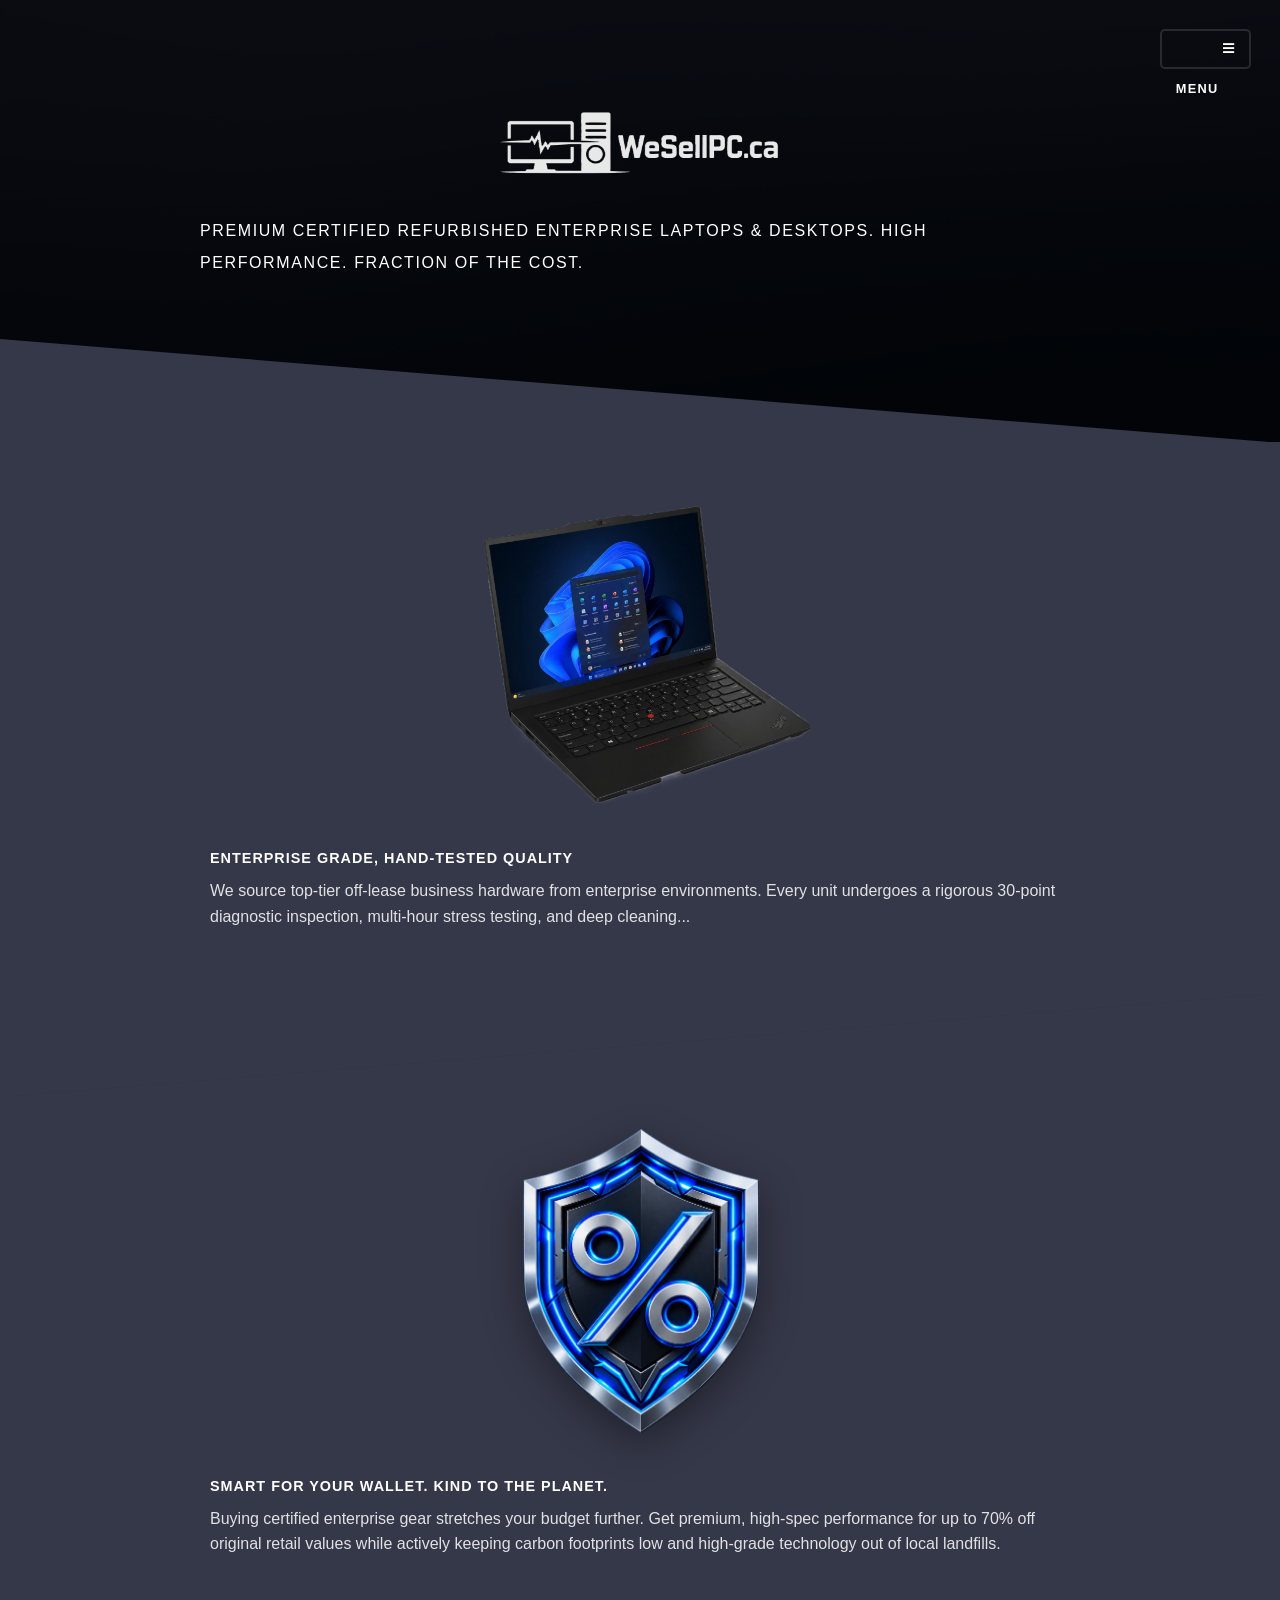
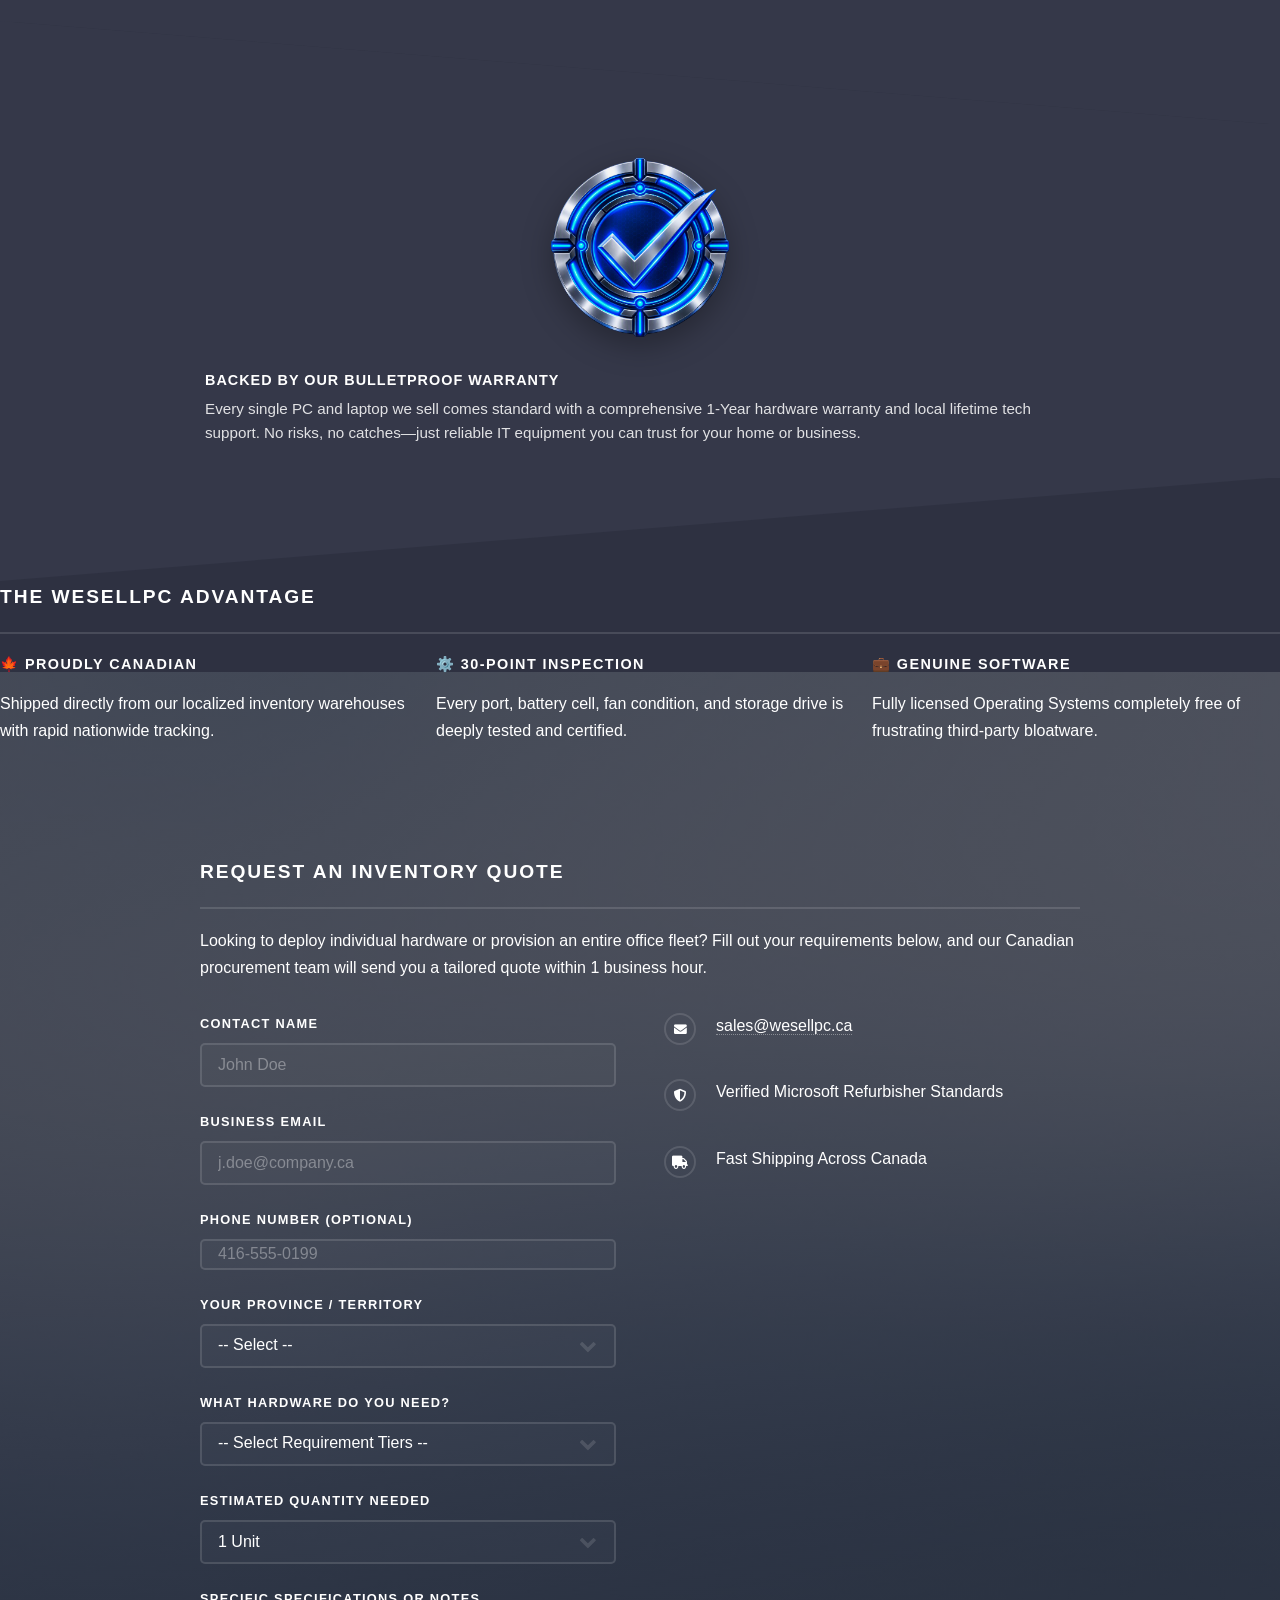
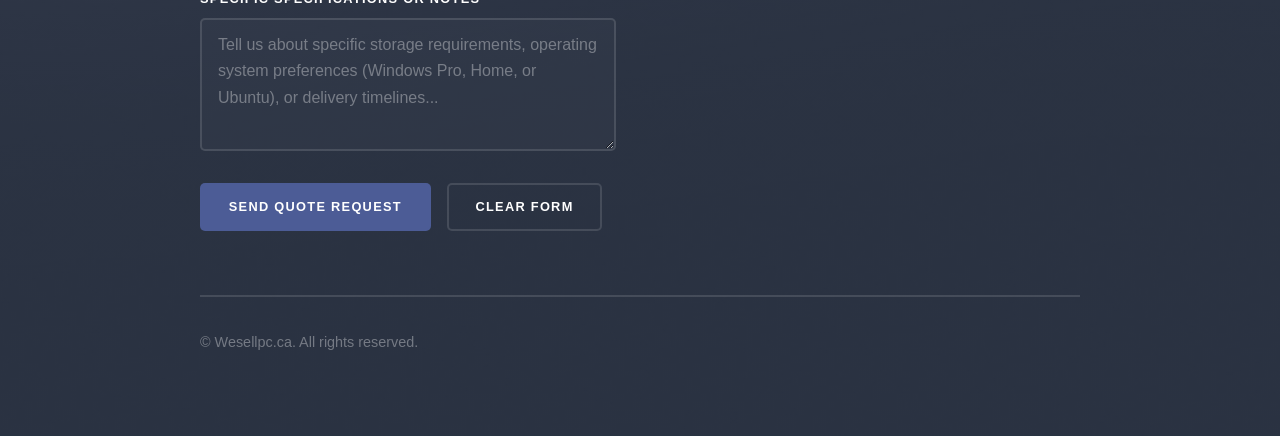
==== index.html @ d1c29639 "removed inventory link from Menu" ====
<!DOCTYPE HTML>
<html>
<head>
    <title>WeSellPC.ca | Certified Refurbished Business Computers & Laptops</title>
    <meta charset="utf-8" />
    <meta name="viewport" content="width=device-width, initial-scale=1, user-scalable=no" />
    
<!-- Secure & Ultra-Compatible Google Font Delivery -->
	<link rel="preconnect" href="https://fonts.googleapis.com">
	<link rel="preconnect" href="https://gstatic.com" crossorigin>
	<link href="https://googleapis.com|Source+Sans+Pro:300,600,300italic,600italic&display=swap" rel="stylesheet">
    
    <!-- Template Style Elements -->
    <link rel="stylesheet" href="assets/css/main.css" />
    <noscript><link rel="stylesheet" href="assets/css/noscript.css" /></noscript>
</head>

	<body class="is-preload">

		<!-- Page Wrapper -->
			<div id="page-wrapper">

				<!-- Header -->
					<header id="header" class="alt">
						<h1><a href="index.html" >WeSellPC.ca</a></h1>
						<nav>
							 <a href="#menu" class="toggle">Menu</a>
						</nav>
					</header>

				<!-- Menu -->
				<!-- Sliding Sidebar Navigation Panel -->
				<nav id="menu">
					<div class="inner">
						<h2>Menu</h2>
						<ul class="links">
							<li><a href="index.html"><span class="icon fa-home" style="margin-right: 10px;"></span>Home</a></li>
							<li><a href="#banner"><span class="icon fa-laptop" style="margin-right: 10px;"></span>Browse Laptops</a></li>
							<!--li><a href="#inventory"><span class="icon fa-desktop" style="margin-right: 10px;"></span>Browse Desktops</a></li-->
							<li><a href="#warranty"><span class="icon fa-shield" style="margin-right: 10px;"></span>Our Warranty</a></li>
							<li><a href="#contact"><span class="icon fa-envelope" style="margin-right: 10px;"></span>Contact / Location</a></li>
						</ul>
						<a href="#close" class="close">Close</a>
					</div>
				</nav>


				<!-- Banner -->
<!-- Banner -->
<section id="banner">
    <div class="inner">
        <!-- Optimized Logo Container for your Wix design -->
        <div class="logo-image-container" style="margin-bottom: 2em; text-align: center;">
            <img src="assets/images/logo.png" alt="WeSellPC.ca Logo" style="max-width: 280px; width: 100%; height: auto; display: inline-block;">
        </div>
        <p>Premium Certified Refurbished Enterprise Laptops & Desktops. High Performance. Fraction of the Cost.</p>
    </div>
</section>
				

				<!-- Wrapper -->
		<section id="wrapper">
		<!-- Fully Optimized Mobile Section Layout -->
		<section class="wrapper style2 alt">
			<div class="inner" style="max-width: 90%; margin: 0 auto; padding: 2em 0;">
				
				<!-- Laptop Image with crisp filter smoothing -->
				<div class="feature-image-container" style="text-align: center; margin-bottom: 1.5em;">
					<img src="assets/images/featured-thinkpad2.png" alt="Certified Refurbished Lenovo ThinkPad" style="width: 100%; max-width: 340px; height: auto; display: inline-block;">
				</div>
				
				<!-- Clean Left-Aligned Typographic Hierarchy -->
				<div style="text-align: left; padding: 0 10px;">
					<h3 style="letter-spacing: 1px; margin-bottom: 0.5em; text-transform: uppercase;">Enterprise Grade, Hand-Tested Quality</h3>
					<p style="line-height: 1.6; color: rgba(255,255,255,0.85);">We source top-tier off-lease business hardware from enterprise environments. Every unit undergoes a rigorous 30-point diagnostic inspection, multi-hour stress testing, and deep cleaning...</p>
				</div>
				
			</div>
		</section>


			<!-- Smart for Your Wallet & Planet Block -->
			<section class="wrapper style2">
				<div class="inner" style="max-width: 90%; margin: 0 auto; padding: 2em 0;">
					
					<!-- Premium Shield Container with Drop Shadow Styling -->
					<div class="feature-image-container" style="text-align: center; margin-bottom: 2em;">
						<img src="assets/images/eco-value-badge.png" alt="Enterprise Hardware Savings and Security Shield" style="width: 100%; max-width: 240px; height: auto; display: inline-block; filter: drop-shadow(0px 12px 20px rgba(0,0,0,0.40));">
					</div>
					
					<!-- Clean Left-Aligned Text Layout -->
					<div style="text-align: left; padding: 0 10px;">
						<h3 style="letter-spacing: 1px; margin-bottom: 0.5em; text-transform: uppercase;">Smart for your Wallet. Kind to the Planet.</h3>
						<p style="line-height: 1.6; color: rgba(255,255,255,0.85);">Buying certified enterprise gear stretches your budget further. Get premium, high-spec performance for up to 70% off original retail values while actively keeping carbon footprints low and high-grade technology out of local landfills.</p>
					</div>
					
				</div>
			</section>
<!-- Fully Responsive Mobile-Optimized Warranty Section -->
			<section class="wrapper style2 alt">
				<div class="inner" style="display: flex; flex-direction: column; align-items: center; text-align: left; max-width: 90%; margin: 0 auto; padding: 2em 0;">
					
					<!-- Badge floats elegantly on its own row first on mobile -->
					<div class="warranty-badge-container" style="text-align: center; margin-bottom: 1.5em; order: 1;">
						<img src="assets/images/warranty-badge.png" alt="1-Year Bulletproof Warranty Badge" style="width: 100%; max-width: 180px; height: auto; display: inline-block; filter: drop-shadow(0px 10px 15px rgba(0,0,0,0.3));">
					</div>
					
					<!-- Text content expands to take full comfortable reading width -->
					<div class="warranty-text-container" style="width: 100%; order: 2; padding: 0 5px;">
						<h3 style="letter-spacing: 1px; margin-bottom: 0.5em; text-transform: uppercase; line-height: 1.3;">Backed By Our Bulletproof Warranty</h3>
						<p style="line-height: 1.6; color: rgba(255,255,255,0.85); font-size: 0.95rem; margin: 0;">Every single PC and laptop we sell comes standard with a comprehensive 1-Year hardware warranty and local lifetime tech support. No risks, no catches—just reliable IT equipment you can trust for your home or business.</p>
					</div>
					
				</div>
			</section>


<!-- Four: Current Inventory Grid -->
<!-- Four: Product Catalog Grid -->
<!--section id="four" class="wrapper style1 alt"-->
<!-- Commented by Fahad 
<section id="inventory" class="wrapper style1 alt">

    <div class="inner">
        <h2 class="major">Current Refurbished Inventory</h2>
        <p>Enterprise-grade hardware rigorously tested, securely wiped, and backed by our comprehensive Canadian warranty. Perfect for corporate deployment or remote teams.</p>
        <section class="features">
 
            <article>
                <a href="#footer" class="image"><img src="images/pic04.jpg" alt="Lenovo ThinkPad T14 Gen 2" /></a>
                <h3 class="major">Lenovo ThinkPad T14 Gen 2</h3>
                <p class="tier-label"><strong>Tier:</strong> Premium Business Grade</p>
                <p class="specs">Intel Core i5 (11th Gen) | 16GB RAM | 512GB NVMe SSD | 14" FHD Display</p>
                <p>Reliable, durable productivity laptop with legendary keyboard ergonomics. Engineered to survive tough workdays.</p>
                <div class="price-tag">From $449 CAD <span class="badge">Best Seller</span></div>
                <a href="#footer" class="special">Inquire About This Model</a>
            </article>

 
            <article>
                <a href="#footer" class="image"><img src="images/pic05.jpg" alt="Dell Latitude 7420" /></a>
                <h3 class="major">Dell Latitude 7420</h3>
                <p class="tier-label"><strong>Tier:</strong> Executive Slim Line</p>
                <p class="specs">Intel Core i7 (11th Gen) | 16GB RAM | 256GB NVMe SSD | 14" Touchscreen</p>
                <p>Ultralight carbon-fibre premium build tailored for professionals and remote managers on the move.</p>
                <div class="price-tag">From $499 CAD <span class="badge">Touchscreen</span></div>
                <a href="#footer" class="special">Inquire About This Model</a>
            </article>

 
            <article>
                <a href="#footer" class="image"><img src="images/pic06.jpg" alt="HP EliteDesk 800 G6 Mini" /></a>
                <h3 class="major">HP EliteDesk 800 G6 Mini</h3>
                <p class="tier-label"><strong>Tier:</strong> Ultra-Small Form Factor</p>
                <p class="specs">Intel Core i5 (10th Gen) | 16GB RAM | 512GB SSD | Wi-Fi + Bluetooth</p>
                <p>Clips cleanly behind office monitors. High performance with a microscopic desk space footprint.</p>
                <div class="price-tag">From $329 CAD <span class="badge">Space Saver</span></div>
                <a href="#footer" class="special">Inquire About This Model</a>
            </article>

 
            <article>
                <a href="#footer" class="image"><img src="images/pic07.jpg" alt="Dell OptiPlex 7080 SFF" /></a>
                <h3 class="major">Dell OptiPlex 7080 SFF</h3>
                <p class="tier-label"><strong>Tier:</strong> Powerhouse Workstation</p>
                <p class="specs">Intel Core i7 (10th Gen) | 32GB RAM | 1TB NVMe SSD | Intel UHD Graphics</p>
                <p>Configured natively for heavy local multitasking, spreadsheet databases, and continuous office processing.</p>
                <div class="price-tag">From $549 CAD <span class="badge">Massive Storage</span></div>
                <a href="#footer" class="special">Inquire About This Model</a>
            </article>

 
            <article>
                <a href="#footer" class="image"><img src="images/pic08.jpg" alt="The Startup Office Pack" /></a>
                <h3 class="major">The Startup Office Pack (5x Units)</h3>
                <p class="tier-label"><strong>Tier:</strong> Enterprise Fleet Bundle</p>
                <p class="specs">5x Dell Latitude Laptops + 5x USB-C Desktop Docking Stations</p>
                <p>Instantly outfit an expanding small team. Pre-imaged, matching hardware units, ready to deploy instantly.</p>
                <div class="price-tag">$1,999 CAD <span class="badge discount">Bulk Discount</span></div>
                <a href="#footer" class="special">Request Bulk Quote</a>
            </article>

 
            <article>
                <a href="#footer" class="image"><img src="images/pic09.jpg" alt="Remote Worker Special" /></a>
                <h3 class="major">Remote Worker Bundle</h3>
                <p class="tier-label"><strong>Tier:</strong> Complete Hybrid Solution</p>
                <p class="specs">Lenovo ThinkPad Laptop + 24" FHD Monitor + Wireless Keyboard & Mouse Pack</p>
                <p>Everything an employee needs to work efficiently from home on day one. Seamless deployment.</p>
                <div class="price-tag">From $579 CAD <span class="badge">All-In-One</span></div>
                <a href="#footer" class="special">Inquire About This Bundle</a>
            </article>
        </section>
        <ul class="actions">
            <li><a href="#footer" class="button">Need A Custom Fleet Configuration? Contact Procurement</a></li>
        </ul>
    </div>
</section>
-->
									
									<!-- Why Refurbished Highlights -->
									<div id="why-refurbished" style="margin-top: 4em;">
										<h2 class="major">The WeSellPC Advantage</h2>
										<div class="row">
											<div class="col-4 col-12-medium">
												<h3>🍁 Proudly Canadian</h3>
												<p>Shipped directly from our localized inventory warehouses with rapid nationwide tracking.</p>
											</div>
											<div class="col-4 col-12-medium">
												<h3>⚙️ 30-Point Inspection</h3>
												<p>Every port, battery cell, fan condition, and storage drive is deeply tested and certified.</p>
											</div>
											<div class="col-4 col-12-medium">
												<h3>💼 Genuine Software</h3>
												<p>Fully licensed Operating Systems completely free of frustrating third-party bloatware.</p>
											</div>
										</div>
									</div>

								</div>
							</section>

					</section>

				<!-- Footer / Contact Form -->
<!-- Footer Form Section -->
<section id="footer">
    <div class="inner">
        <h2 class="major">Request an Inventory Quote</h2>
        <p>Looking to deploy individual hardware or provision an entire office fleet? Fill out your requirements below, and our Canadian procurement team will send you a tailored quote within 1 business hour.</p>
        
        <!-- FORM OPENING: Replace action URL with your handler (Formspree, Netlify, etc.) -->
        <form method="post" action="https://formspree.io/f/myeyqzgw">
            <div class="fields">
                <!-- Contact Name -->
                <div class="field">
                    <label for="name">Contact Name</label>
                    <input type="text" name="name" id="name" required placeholder="John Doe" />
                </div>
                
                <!-- Business Email -->
                <div class="field">
                    <label for="email">Business Email</label>
                    <input type="email" name="email" id="email" required placeholder="j.doe@company.ca" />
                </div>

                <!-- Phone Number -->
                <div class="field">
                    <label for="phone">Phone Number (Optional)</label>
                    <input type="tel" name="phone" id="phone" placeholder="416-555-0199" />
                </div>

                <!-- Province Selection (Crucial for Canadian shipping & taxes) -->
                <div class="field">
                    <label for="province">Your Province / Territory</label>
                    <select name="province" id="province" required>
                        <option value="">-- Select --</option>
                        <option value="ON">Ontario</option>
                        <option value="QC">Quebec</option>
                        <option value="BC">British Columbia</option>
                        <option value="AB">Alberta</option>
                        <option value="MB">Manitoba</option>
                        <option value="SK">Saskatchewan</option>
                        <option value="NS">Nova Scotia</option>
                        <option value="NB">New Brunswick</option>
                        <option value="NL">Newfoundland & Labrador</option>
                        <option value="PE">Prince Edward Island</option>
                        <option value="NT">Northwest Territories</option>
                        <option value="YT">Yukon</option>
                        <option value="NU">Nunavut</option>
                    </select>
                </div>

                <!-- Hardware Requirement Selector -->
                <div class="field">
                    <label for="hardware-type">What hardware do you need?</label>
                    <select name="hardware-type" id="hardware-type" required>
                        <option value="">-- Select Requirement Tiers --</option>
                        <option value="laptops">Individual Laptops (ThinkPad, Latitude)</option>
                        <option value="desktops">Micro / Small Form Factor Desktops</option>
                        <option value="fleet-bulk">Bulk Fleet Orders (5+ Workstations)</option>
                        <option value="bundles">Remote Worker / Hybrid Bundles</option>
                        <option value="custom">Custom Configuration / Other Hardware</option>
                    </select>
                </div>

                <!-- Quantity Estimate -->
                <div class="field">
                    <label for="quantity">Estimated Quantity Needed</label>
                    <select name="quantity" id="quantity" required>
                        <option value="1">1 Unit</option>
                        <option value="2-5">2 to 5 Units</option>
                        <option value="6-20">6 to 20 Units</option>
                        <option value="21+">21+ Units (Bulk Enterprise Deployment)</option>
                    </select>
                </div>

                <!-- Project Notes / Message -->
                <div class="field">
                    <label for="message">Specific Specifications or Notes</label>
                    <textarea name="message" id="message" rows="4" placeholder="Tell us about specific storage requirements, operating system preferences (Windows Pro, Home, or Ubuntu), or delivery timelines..."></textarea>
                </div>
            </div>

            <!-- Submission Actions -->
            <ul class="actions">
                <li><input type="submit" value="Send Quote Request" class="primary" /></li>
                <li><input type="reset" value="Clear Form" /></li>
            </ul>
        </form>

        <!-- Company Footer Meta Links -->
        <ul class="contact">
            <li class="icon solid fa-envelope"><a href="mailto:sales@wesellpc.ca">sales@wesellpc.ca</a></li>
            <li class="icon solid fa-shield-alt">Verified Microsoft Refurbisher Standards</li>
            <li class="icon solid fa-truck">Fast Shipping Across Canada</li>
        </ul>
        
        <ul class="copyright">
            <li>&copy; Wesellpc.ca. All rights reserved.</li>
            <!--<li>Design based on: <a href="https://html5up.net">HTML5 UP</a></li>-->
        </ul>
    </div>
</section>


			</div>

		<!-- Scripts -->
			<script src="assets/js/jquery.min.js"></script>
			<script src="assets/js/jquery.scrollex.min.js"></script>
			<script src="assets/js/browser.min.js"></script>
			<script src="assets/js/breakpoints.min.js"></script>
			<script src="assets/js/util.js"></script>
			<script src="assets/js/main.js"></script>

	</body>
</html>
---- assets/css/main.css ----
@import url("fontawesome-all.min.css");
/*
	Solid State by HTML5 UP
	html5up.net | @ajlkn
	Free for personal and commercial use under the CCA 3.0 license (html5up.net/license)
*/

html, body, div, span, applet, object,
iframe, h1, h2, h3, h4, h5, h6, p, blockquote,
pre, a, abbr, acronym, address, big, cite,
code, del, dfn, em, img, ins, kbd, q, s, samp,
small, strike, strong, sub, sup, tt, var, b,
u, i, center, dl, dt, dd, ol, ul, li, fieldset,
form, label, legend, table, caption, tbody,
tfoot, thead, tr, th, td, article, aside,
canvas, details, embed, figure, figcaption,
footer, header, hgroup, menu, nav, output, ruby,
section, summary, time, mark, audio, video {
	margin: 0;
	padding: 0;
	border: 0;
	font-size: 100%;
	font: inherit;
	vertical-align: baseline;}

article, aside, details, figcaption, figure,
footer, header, hgroup, menu, nav, section {
	display: block;}

body {
	line-height: 1;
}

ol, ul {
	list-style: none;
}

blockquote, q {
	quotes: none;
}

	blockquote:before, blockquote:after, q:before, q:after {
		content: '';
		content: none;
	}

table {
	border-collapse: collapse;
	border-spacing: 0;
}

body {
	-webkit-text-size-adjust: none;
}

mark {
	background-color: transparent;
	color: inherit;
}

input::-moz-focus-inner {
	border: 0;
	padding: 0;
}

input, select, textarea {
	-moz-appearance: none;
	-webkit-appearance: none;
	-ms-appearance: none;
	appearance: none;
}

/* Basic */

	@-ms-viewport {
		width: device-width;
	}

	body {
		-ms-overflow-style: scrollbar;
	}

	@media screen and (max-width: 480px) {

		html, body {
			min-width: 320px;
		}

	}

	html {
		box-sizing: border-box;
	}

	*, *:before, *:after {
		box-sizing: inherit;
	}

	body {
		background-color: #2e3141;
		background-image: linear-gradient(to top, rgba(46, 49, 65, 0.8), rgba(46, 49, 65, 0.8)), url("../../images/bg.jpg");
		background-size: auto, cover;
		background-attachment: fixed, fixed;
		background-position: center, center;
	}

		body.is-preload *, body.is-preload *:before, body.is-preload *:after {
			-moz-animation: none !important;
			-webkit-animation: none !important;
			-ms-animation: none !important;
			animation: none !important;
			-moz-transition: none !important;
			-webkit-transition: none !important;
			-ms-transition: none !important;
			transition: none !important;
		}

/* Type */

	body, input, select, textarea {
		color: #ffffff;
		font-family: "Source Sans Pro", Helvetica, sans-serif;
		font-size: 16.5pt;
		font-weight: 300;
		line-height: 1.65;
	}

		@media screen and (max-width: 1680px) {

			body, input, select, textarea {
				font-size: 13pt;
			}

		}

		@media screen and (max-width: 1280px) {

			body, input, select, textarea {
				font-size: 12pt;
			}

		}

		@media screen and (max-width: 980px) {

			body, input, select, textarea {
				font-size: 12pt;
			}

		}

		@media screen and (max-width: 736px) {

			body, input, select, textarea {
				font-size: 12pt;
			}

		}

		@media screen and (max-width: 480px) {

			body, input, select, textarea {
				font-size: 12pt;
			}

		}

	a {
		-moz-transition: color 0.2s ease-in-out, border-bottom-color 0.2s ease-in-out;
		-webkit-transition: color 0.2s ease-in-out, border-bottom-color 0.2s ease-in-out;
		-ms-transition: color 0.2s ease-in-out, border-bottom-color 0.2s ease-in-out;
		transition: color 0.2s ease-in-out, border-bottom-color 0.2s ease-in-out;
		border-bottom: dotted 1px rgba(255, 255, 255, 0.35);
		color: #ffffff;
		text-decoration: none;
	}

		a:hover {
			border-bottom-color: transparent;
			color: #ffffff !important;
		}

		a.special:not(.button) {
			text-decoration: none;
			border-bottom: 0;
			display: block;
			font-family: Raleway, Helvetica, sans-serif;
			font-size: 0.8em;
			font-weight: 700;
			letter-spacing: 0.1em;
			margin: 0 0 2em 0;
			text-transform: uppercase;
		}

			a.special:not(.button):before {
				-moz-osx-font-smoothing: grayscale;
				-webkit-font-smoothing: antialiased;
				display: inline-block;
				font-style: normal;
				font-variant: normal;
				text-rendering: auto;
				line-height: 1;
				text-transform: none !important;
				font-family: 'Font Awesome 5 Free';
				font-weight: 900;
			}

			a.special:not(.button):before {
				-moz-transition: background-color 0.2s ease-in-out;
				-webkit-transition: background-color 0.2s ease-in-out;
				-ms-transition: background-color 0.2s ease-in-out;
				transition: background-color 0.2s ease-in-out;
				border-radius: 100%;
				border: solid 2px rgba(255, 255, 255, 0.125);
				content: '\f105';
				display: inline-block;
				font-size: 1.25em;
				height: 2em;
				line-height: 1.75em;
				margin-right: 0.85em;
				text-align: center;
				text-indent: 0.15em;
				vertical-align: middle;
				width: 2em;
			}

			a.special:not(.button):hover:before {
				background-color: rgba(255, 255, 255, 0.025);
			}

			a.special:not(.button):active:before {
				background-color: rgba(255, 255, 255, 0.075);
			}

	strong, b {
		color: #ffffff;
		font-weight: 600;
	}

	em, i {
		font-style: italic;
	}

	p {
		margin: 0 0 2em 0;
	}

	h1, h2, h3, h4, h5, h6 {
		color: #ffffff;
		font-family: Raleway, Helvetica, sans-serif;
		font-weight: 700;
		letter-spacing: 0.1em;
		margin: 0 0 1em 0;
		text-transform: uppercase;
	}

		h1 a, h2 a, h3 a, h4 a, h5 a, h6 a {
			color: inherit;
			text-decoration: none;
			border-bottom: 0;
		}

		h1 span, h2 span, h3 span, h4 span, h5 span, h6 span {
			font-weight: 200;
		}

		h1.major, h2.major, h3.major, h4.major, h5.major, h6.major {
			padding-bottom: 1em;
			border-bottom: solid 2px rgba(255, 255, 255, 0.125);
		}

	h2 {
		font-size: 1.2em;
	}

	h3 {
		font-size: 0.9em;
	}

	h4 {
		font-size: 0.7em;
	}

	h5 {
		font-size: 0.7em;
	}

	h6 {
		font-size: 0.7em;
	}

	@media screen and (max-width: 736px) {

		h2 {
			font-size: 1em;
		}

		h3 {
			font-size: 0.8em;
		}

	}

	sub {
		font-size: 0.8em;
		position: relative;
		top: 0.5em;
	}

	sup {
		font-size: 0.8em;
		position: relative;
		top: -0.5em;
	}

	blockquote {
		border-left: solid 4px rgba(255, 255, 255, 0.125);
		font-style: italic;
		margin: 0 0 2em 0;
		padding: 0.5em 0 0.5em 2em;
	}

	code {
		background: rgba(255, 255, 255, 0.025);
		border-radius: 5px;
		border: solid 2px rgba(255, 255, 255, 0.125);
		font-family: "Courier New", monospace;
		font-size: 0.9em;
		margin: 0 0.25em;
		padding: 0.25em 0.65em;
	}

	pre {
		-webkit-overflow-scrolling: touch;
		font-family: "Courier New", monospace;
		font-size: 0.9em;
		margin: 0 0 2em 0;
	}

		pre code {
			display: block;
			line-height: 1.75em;
			padding: 1em 1.5em;
			overflow-x: auto;
		}

	hr {
		border: 0;
		border-bottom: solid 2px rgba(255, 255, 255, 0.125);
		margin: 2.5em 0;
	}

		hr.major {
			margin: 4em 0;
		}

	.align-left {
		text-align: left;
	}

	.align-center {
		text-align: center;
	}

	.align-right {
		text-align: right;
	}

/* Row */

	.row {
		display: flex;
		flex-wrap: wrap;
		box-sizing: border-box;
		align-items: stretch;
	}

		.row > * {
			box-sizing: border-box;
		}

		.row.gtr-uniform > * > :last-child {
			margin-bottom: 0;
		}

		.row.aln-left {
			justify-content: flex-start;
		}

		.row.aln-center {
			justify-content: center;
		}

		.row.aln-right {
			justify-content: flex-end;
		}

		.row.aln-top {
			align-items: flex-start;
		}

		.row.aln-middle {
			align-items: center;
		}

		.row.aln-bottom {
			align-items: flex-end;
		}

		.row > .imp {
			order: -1;
		}

		.row > .col-1 {
			width: 8.33333%;
		}

		.row > .off-1 {
			margin-left: 8.33333%;
		}

		.row > .col-2 {
			width: 16.66667%;
		}

		.row > .off-2 {
			margin-left: 16.66667%;
		}

		.row > .col-3 {
			width: 25%;
		}

		.row > .off-3 {
			margin-left: 25%;
		}

		.row > .col-4 {
			width: 33.33333%;
		}

		.row > .off-4 {
			margin-left: 33.33333%;
		}

		.row > .col-5 {
			width: 41.66667%;
		}

		.row > .off-5 {
			margin-left: 41.66667%;
		}

		.row > .col-6 {
			width: 50%;
		}

		.row > .off-6 {
			margin-left: 50%;
		}

		.row > .col-7 {
			width: 58.33333%;
		}

		.row > .off-7 {
			margin-left: 58.33333%;
		}

		.row > .col-8 {
			width: 66.66667%;
		}

		.row > .off-8 {
			margin-left: 66.66667%;
		}

		.row > .col-9 {
			width: 75%;
		}

		.row > .off-9 {
			margin-left: 75%;
		}

		.row > .col-10 {
			width: 83.33333%;
		}

		.row > .off-10 {
			margin-left: 83.33333%;
		}

		.row > .col-11 {
			width: 91.66667%;
		}

		.row > .off-11 {
			margin-left: 91.66667%;
		}

		.row > .col-12 {
			width: 100%;
		}

		.row > .off-12 {
			margin-left: 100%;
		}

		.row.gtr-0 {
			margin-top: 0;
			margin-left: 0em;
		}

			.row.gtr-0 > * {
				padding: 0 0 0 0em;
			}

			.row.gtr-0.gtr-uniform {
				margin-top: 0em;
			}

				.row.gtr-0.gtr-uniform > * {
					padding-top: 0em;
				}

		.row.gtr-25 {
			margin-top: 0;
			margin-left: -0.4375em;
		}

			.row.gtr-25 > * {
				padding: 0 0 0 0.4375em;
			}

			.row.gtr-25.gtr-uniform {
				margin-top: -0.4375em;
			}

				.row.gtr-25.gtr-uniform > * {
					padding-top: 0.4375em;
				}

		.row.gtr-50 {
			margin-top: 0;
			margin-left: -0.875em;
		}

			.row.gtr-50 > * {
				padding: 0 0 0 0.875em;
			}

			.row.gtr-50.gtr-uniform {
				margin-top: -0.875em;
			}

				.row.gtr-50.gtr-uniform > * {
					padding-top: 0.875em;
				}

		.row {
			margin-top: 0;
			margin-left: -1.75em;
		}

			.row > * {
				padding: 0 0 0 1.75em;
			}

			.row.gtr-uniform {
				margin-top: -1.75em;
			}

				.row.gtr-uniform > * {
					padding-top: 1.75em;
				}

		.row.gtr-150 {
			margin-top: 0;
			margin-left: -2.625em;
		}

			.row.gtr-150 > * {
				padding: 0 0 0 2.625em;
			}

			.row.gtr-150.gtr-uniform {
				margin-top: -2.625em;
			}

				.row.gtr-150.gtr-uniform > * {
					padding-top: 2.625em;
				}

		.row.gtr-200 {
			margin-top: 0;
			margin-left: -3.5em;
		}

			.row.gtr-200 > * {
				padding: 0 0 0 3.5em;
			}

			.row.gtr-200.gtr-uniform {
				margin-top: -3.5em;
			}

				.row.gtr-200.gtr-uniform > * {
					padding-top: 3.5em;
				}

		@media screen and (max-width: 1680px) {

			.row {
				display: flex;
				flex-wrap: wrap;
				box-sizing: border-box;
				align-items: stretch;
			}

				.row > * {
					box-sizing: border-box;
				}

				.row.gtr-uniform > * > :last-child {
					margin-bottom: 0;
				}

				.row.aln-left {
					justify-content: flex-start;
				}

				.row.aln-center {
					justify-content: center;
				}

				.row.aln-right {
					justify-content: flex-end;
				}

				.row.aln-top {
					align-items: flex-start;
				}

				.row.aln-middle {
					align-items: center;
				}

				.row.aln-bottom {
					align-items: flex-end;
				}

				.row > .imp-xlarge {
					order: -1;
				}

				.row > .col-1-xlarge {
					width: 8.33333%;
				}

				.row > .off-1-xlarge {
					margin-left: 8.33333%;
				}

				.row > .col-2-xlarge {
					width: 16.66667%;
				}

				.row > .off-2-xlarge {
					margin-left: 16.66667%;
				}

				.row > .col-3-xlarge {
					width: 25%;
				}

				.row > .off-3-xlarge {
					margin-left: 25%;
				}

				.row > .col-4-xlarge {
					width: 33.33333%;
				}

				.row > .off-4-xlarge {
					margin-left: 33.33333%;
				}

				.row > .col-5-xlarge {
					width: 41.66667%;
				}

				.row > .off-5-xlarge {
					margin-left: 41.66667%;
				}

				.row > .col-6-xlarge {
					width: 50%;
				}

				.row > .off-6-xlarge {
					margin-left: 50%;
				}

				.row > .col-7-xlarge {
					width: 58.33333%;
				}

				.row > .off-7-xlarge {
					margin-left: 58.33333%;
				}

				.row > .col-8-xlarge {
					width: 66.66667%;
				}

				.row > .off-8-xlarge {
					margin-left: 66.66667%;
				}

				.row > .col-9-xlarge {
					width: 75%;
				}

				.row > .off-9-xlarge {
					margin-left: 75%;
				}

				.row > .col-10-xlarge {
					width: 83.33333%;
				}

				.row > .off-10-xlarge {
					margin-left: 83.33333%;
				}

				.row > .col-11-xlarge {
					width: 91.66667%;
				}

				.row > .off-11-xlarge {
					margin-left: 91.66667%;
				}

				.row > .col-12-xlarge {
					width: 100%;
				}

				.row > .off-12-xlarge {
					margin-left: 100%;
				}

				.row.gtr-0 {
					margin-top: 0;
					margin-left: 0em;
				}

					.row.gtr-0 > * {
						padding: 0 0 0 0em;
					}

					.row.gtr-0.gtr-uniform {
						margin-top: 0em;
					}

						.row.gtr-0.gtr-uniform > * {
							padding-top: 0em;
						}

				.row.gtr-25 {
					margin-top: 0;
					margin-left: -0.4375em;
				}

					.row.gtr-25 > * {
						padding: 0 0 0 0.4375em;
					}

					.row.gtr-25.gtr-uniform {
						margin-top: -0.4375em;
					}

						.row.gtr-25.gtr-uniform > * {
							padding-top: 0.4375em;
						}

				.row.gtr-50 {
					margin-top: 0;
					margin-left: -0.875em;
				}

					.row.gtr-50 > * {
						padding: 0 0 0 0.875em;
					}

					.row.gtr-50.gtr-uniform {
						margin-top: -0.875em;
					}

						.row.gtr-50.gtr-uniform > * {
							padding-top: 0.875em;
						}

				.row {
					margin-top: 0;
					margin-left: -1.75em;
				}

					.row > * {
						padding: 0 0 0 1.75em;
					}

					.row.gtr-uniform {
						margin-top: -1.75em;
					}

						.row.gtr-uniform > * {
							padding-top: 1.75em;
						}

				.row.gtr-150 {
					margin-top: 0;
					margin-left: -2.625em;
				}

					.row.gtr-150 > * {
						padding: 0 0 0 2.625em;
					}

					.row.gtr-150.gtr-uniform {
						margin-top: -2.625em;
					}

						.row.gtr-150.gtr-uniform > * {
							padding-top: 2.625em;
						}

				.row.gtr-200 {
					margin-top: 0;
					margin-left: -3.5em;
				}

					.row.gtr-200 > * {
						padding: 0 0 0 3.5em;
					}

					.row.gtr-200.gtr-uniform {
						margin-top: -3.5em;
					}

						.row.gtr-200.gtr-uniform > * {
							padding-top: 3.5em;
						}

		}

		@media screen and (max-width: 1280px) {

			.row {
				display: flex;
				flex-wrap: wrap;
				box-sizing: border-box;
				align-items: stretch;
			}

				.row > * {
					box-sizing: border-box;
				}

				.row.gtr-uniform > * > :last-child {
					margin-bottom: 0;
				}

				.row.aln-left {
					justify-content: flex-start;
				}

				.row.aln-center {
					justify-content: center;
				}

				.row.aln-right {
					justify-content: flex-end;
				}

				.row.aln-top {
					align-items: flex-start;
				}

				.row.aln-middle {
					align-items: center;
				}

				.row.aln-bottom {
					align-items: flex-end;
				}

				.row > .imp-large {
					order: -1;
				}

				.row > .col-1-large {
					width: 8.33333%;
				}

				.row > .off-1-large {
					margin-left: 8.33333%;
				}

				.row > .col-2-large {
					width: 16.66667%;
				}

				.row > .off-2-large {
					margin-left: 16.66667%;
				}

				.row > .col-3-large {
					width: 25%;
				}

				.row > .off-3-large {
					margin-left: 25%;
				}

				.row > .col-4-large {
					width: 33.33333%;
				}

				.row > .off-4-large {
					margin-left: 33.33333%;
				}

				.row > .col-5-large {
					width: 41.66667%;
				}

				.row > .off-5-large {
					margin-left: 41.66667%;
				}

				.row > .col-6-large {
					width: 50%;
				}

				.row > .off-6-large {
					margin-left: 50%;
				}

				.row > .col-7-large {
					width: 58.33333%;
				}

				.row > .off-7-large {
					margin-left: 58.33333%;
				}

				.row > .col-8-large {
					width: 66.66667%;
				}

				.row > .off-8-large {
					margin-left: 66.66667%;
				}

				.row > .col-9-large {
					width: 75%;
				}

				.row > .off-9-large {
					margin-left: 75%;
				}

				.row > .col-10-large {
					width: 83.33333%;
				}

				.row > .off-10-large {
					margin-left: 83.33333%;
				}

				.row > .col-11-large {
					width: 91.66667%;
				}

				.row > .off-11-large {
					margin-left: 91.66667%;
				}

				.row > .col-12-large {
					width: 100%;
				}

				.row > .off-12-large {
					margin-left: 100%;
				}

				.row.gtr-0 {
					margin-top: 0;
					margin-left: 0em;
				}

					.row.gtr-0 > * {
						padding: 0 0 0 0em;
					}

					.row.gtr-0.gtr-uniform {
						margin-top: 0em;
					}

						.row.gtr-0.gtr-uniform > * {
							padding-top: 0em;
						}

				.row.gtr-25 {
					margin-top: 0;
					margin-left: -0.4375em;
				}

					.row.gtr-25 > * {
						padding: 0 0 0 0.4375em;
					}

					.row.gtr-25.gtr-uniform {
						margin-top: -0.4375em;
					}

						.row.gtr-25.gtr-uniform > * {
							padding-top: 0.4375em;
						}

				.row.gtr-50 {
					margin-top: 0;
					margin-left: -0.875em;
				}

					.row.gtr-50 > * {
						padding: 0 0 0 0.875em;
					}

					.row.gtr-50.gtr-uniform {
						margin-top: -0.875em;
					}

						.row.gtr-50.gtr-uniform > * {
							padding-top: 0.875em;
						}

				.row {
					margin-top: 0;
					margin-left: -1.75em;
				}

					.row > * {
						padding: 0 0 0 1.75em;
					}

					.row.gtr-uniform {
						margin-top: -1.75em;
					}

						.row.gtr-uniform > * {
							padding-top: 1.75em;
						}

				.row.gtr-150 {
					margin-top: 0;
					margin-left: -2.625em;
				}

					.row.gtr-150 > * {
						padding: 0 0 0 2.625em;
					}

					.row.gtr-150.gtr-uniform {
						margin-top: -2.625em;
					}

						.row.gtr-150.gtr-uniform > * {
							padding-top: 2.625em;
						}

				.row.gtr-200 {
					margin-top: 0;
					margin-left: -3.5em;
				}

					.row.gtr-200 > * {
						padding: 0 0 0 3.5em;
					}

					.row.gtr-200.gtr-uniform {
						margin-top: -3.5em;
					}

						.row.gtr-200.gtr-uniform > * {
							padding-top: 3.5em;
						}

		}

		@media screen and (max-width: 980px) {

			.row {
				display: flex;
				flex-wrap: wrap;
				box-sizing: border-box;
				align-items: stretch;
			}

				.row > * {
					box-sizing: border-box;
				}

				.row.gtr-uniform > * > :last-child {
					margin-bottom: 0;
				}

				.row.aln-left {
					justify-content: flex-start;
				}

				.row.aln-center {
					justify-content: center;
				}

				.row.aln-right {
					justify-content: flex-end;
				}

				.row.aln-top {
					align-items: flex-start;
				}

				.row.aln-middle {
					align-items: center;
				}

				.row.aln-bottom {
					align-items: flex-end;
				}

				.row > .imp-medium {
					order: -1;
				}

				.row > .col-1-medium {
					width: 8.33333%;
				}

				.row > .off-1-medium {
					margin-left: 8.33333%;
				}

				.row > .col-2-medium {
					width: 16.66667%;
				}

				.row > .off-2-medium {
					margin-left: 16.66667%;
				}

				.row > .col-3-medium {
					width: 25%;
				}

				.row > .off-3-medium {
					margin-left: 25%;
				}

				.row > .col-4-medium {
					width: 33.33333%;
				}

				.row > .off-4-medium {
					margin-left: 33.33333%;
				}

				.row > .col-5-medium {
					width: 41.66667%;
				}

				.row > .off-5-medium {
					margin-left: 41.66667%;
				}

				.row > .col-6-medium {
					width: 50%;
				}

				.row > .off-6-medium {
					margin-left: 50%;
				}

				.row > .col-7-medium {
					width: 58.33333%;
				}

				.row > .off-7-medium {
					margin-left: 58.33333%;
				}

				.row > .col-8-medium {
					width: 66.66667%;
				}

				.row > .off-8-medium {
					margin-left: 66.66667%;
				}

				.row > .col-9-medium {
					width: 75%;
				}

				.row > .off-9-medium {
					margin-left: 75%;
				}

				.row > .col-10-medium {
					width: 83.33333%;
				}

				.row > .off-10-medium {
					margin-left: 83.33333%;
				}

				.row > .col-11-medium {
					width: 91.66667%;
				}

				.row > .off-11-medium {
					margin-left: 91.66667%;
				}

				.row > .col-12-medium {
					width: 100%;
				}

				.row > .off-12-medium {
					margin-left: 100%;
				}

				.row.gtr-0 {
					margin-top: 0;
					margin-left: 0em;
				}

					.row.gtr-0 > * {
						padding: 0 0 0 0em;
					}

					.row.gtr-0.gtr-uniform {
						margin-top: 0em;
					}

						.row.gtr-0.gtr-uniform > * {
							padding-top: 0em;
						}

				.row.gtr-25 {
					margin-top: 0;
					margin-left: -0.4375em;
				}

					.row.gtr-25 > * {
						padding: 0 0 0 0.4375em;
					}

					.row.gtr-25.gtr-uniform {
						margin-top: -0.4375em;
					}

						.row.gtr-25.gtr-uniform > * {
							padding-top: 0.4375em;
						}

				.row.gtr-50 {
					margin-top: 0;
					margin-left: -0.875em;
				}

					.row.gtr-50 > * {
						padding: 0 0 0 0.875em;
					}

					.row.gtr-50.gtr-uniform {
						margin-top: -0.875em;
					}

						.row.gtr-50.gtr-uniform > * {
							padding-top: 0.875em;
						}

				.row {
					margin-top: 0;
					margin-left: -1.75em;
				}

					.row > * {
						padding: 0 0 0 1.75em;
					}

					.row.gtr-uniform {
						margin-top: -1.75em;
					}

						.row.gtr-uniform > * {
							padding-top: 1.75em;
						}

				.row.gtr-150 {
					margin-top: 0;
					margin-left: -2.625em;
				}

					.row.gtr-150 > * {
						padding: 0 0 0 2.625em;
					}

					.row.gtr-150.gtr-uniform {
						margin-top: -2.625em;
					}

						.row.gtr-150.gtr-uniform > * {
							padding-top: 2.625em;
						}

				.row.gtr-200 {
					margin-top: 0;
					margin-left: -3.5em;
				}

					.row.gtr-200 > * {
						padding: 0 0 0 3.5em;
					}

					.row.gtr-200.gtr-uniform {
						margin-top: -3.5em;
					}

						.row.gtr-200.gtr-uniform > * {
							padding-top: 3.5em;
						}

		}

		@media screen and (max-width: 736px) {

			.row {
				display: flex;
				flex-wrap: wrap;
				box-sizing: border-box;
				align-items: stretch;
			}

				.row > * {
					box-sizing: border-box;
				}

				.row.gtr-uniform > * > :last-child {
					margin-bottom: 0;
				}

				.row.aln-left {
					justify-content: flex-start;
				}

				.row.aln-center {
					justify-content: center;
				}

				.row.aln-right {
					justify-content: flex-end;
				}

				.row.aln-top {
					align-items: flex-start;
				}

				.row.aln-middle {
					align-items: center;
				}

				.row.aln-bottom {
					align-items: flex-end;
				}

				.row > .imp-small {
					order: -1;
				}

				.row > .col-1-small {
					width: 8.33333%;
				}

				.row > .off-1-small {
					margin-left: 8.33333%;
				}

				.row > .col-2-small {
					width: 16.66667%;
				}

				.row > .off-2-small {
					margin-left: 16.66667%;
				}

				.row > .col-3-small {
					width: 25%;
				}

				.row > .off-3-small {
					margin-left: 25%;
				}

				.row > .col-4-small {
					width: 33.33333%;
				}

				.row > .off-4-small {
					margin-left: 33.33333%;
				}

				.row > .col-5-small {
					width: 41.66667%;
				}

				.row > .off-5-small {
					margin-left: 41.66667%;
				}

				.row > .col-6-small {
					width: 50%;
				}

				.row > .off-6-small {
					margin-left: 50%;
				}

				.row > .col-7-small {
					width: 58.33333%;
				}

				.row > .off-7-small {
					margin-left: 58.33333%;
				}

				.row > .col-8-small {
					width: 66.66667%;
				}

				.row > .off-8-small {
					margin-left: 66.66667%;
				}

				.row > .col-9-small {
					width: 75%;
				}

				.row > .off-9-small {
					margin-left: 75%;
				}

				.row > .col-10-small {
					width: 83.33333%;
				}

				.row > .off-10-small {
					margin-left: 83.33333%;
				}

				.row > .col-11-small {
					width: 91.66667%;
				}

				.row > .off-11-small {
					margin-left: 91.66667%;
				}

				.row > .col-12-small {
					width: 100%;
				}

				.row > .off-12-small {
					margin-left: 100%;
				}

				.row.gtr-0 {
					margin-top: 0;
					margin-left: 0em;
				}

					.row.gtr-0 > * {
						padding: 0 0 0 0em;
					}

					.row.gtr-0.gtr-uniform {
						margin-top: 0em;
					}

						.row.gtr-0.gtr-uniform > * {
							padding-top: 0em;
						}

				.row.gtr-25 {
					margin-top: 0;
					margin-left: -0.3125em;
				}

					.row.gtr-25 > * {
						padding: 0 0 0 0.3125em;
					}

					.row.gtr-25.gtr-uniform {
						margin-top: -0.3125em;
					}

						.row.gtr-25.gtr-uniform > * {
							padding-top: 0.3125em;
						}

				.row.gtr-50 {
					margin-top: 0;
					margin-left: -0.625em;
				}

					.row.gtr-50 > * {
						padding: 0 0 0 0.625em;
					}

					.row.gtr-50.gtr-uniform {
						margin-top: -0.625em;
					}

						.row.gtr-50.gtr-uniform > * {
							padding-top: 0.625em;
						}

				.row {
					margin-top: 0;
					margin-left: -1.25em;
				}

					.row > * {
						padding: 0 0 0 1.25em;
					}

					.row.gtr-uniform {
						margin-top: -1.25em;
					}

						.row.gtr-uniform > * {
							padding-top: 1.25em;
						}

				.row.gtr-150 {
					margin-top: 0;
					margin-left: -1.875em;
				}

					.row.gtr-150 > * {
						padding: 0 0 0 1.875em;
					}

					.row.gtr-150.gtr-uniform {
						margin-top: -1.875em;
					}

						.row.gtr-150.gtr-uniform > * {
							padding-top: 1.875em;
						}

				.row.gtr-200 {
					margin-top: 0;
					margin-left: -2.5em;
				}

					.row.gtr-200 > * {
						padding: 0 0 0 2.5em;
					}

					.row.gtr-200.gtr-uniform {
						margin-top: -2.5em;
					}

						.row.gtr-200.gtr-uniform > * {
							padding-top: 2.5em;
						}

		}

		@media screen and (max-width: 480px) {

			.row {
				display: flex;
				flex-wrap: wrap;
				box-sizing: border-box;
				align-items: stretch;
			}

				.row > * {
					box-sizing: border-box;
				}

				.row.gtr-uniform > * > :last-child {
					margin-bottom: 0;
				}

				.row.aln-left {
					justify-content: flex-start;
				}

				.row.aln-center {
					justify-content: center;
				}

				.row.aln-right {
					justify-content: flex-end;
				}

				.row.aln-top {
					align-items: flex-start;
				}

				.row.aln-middle {
					align-items: center;
				}

				.row.aln-bottom {
					align-items: flex-end;
				}

				.row > .imp-xsmall {
					order: -1;
				}

				.row > .col-1-xsmall {
					width: 8.33333%;
				}

				.row > .off-1-xsmall {
					margin-left: 8.33333%;
				}

				.row > .col-2-xsmall {
					width: 16.66667%;
				}

				.row > .off-2-xsmall {
					margin-left: 16.66667%;
				}

				.row > .col-3-xsmall {
					width: 25%;
				}

				.row > .off-3-xsmall {
					margin-left: 25%;
				}

				.row > .col-4-xsmall {
					width: 33.33333%;
				}

				.row > .off-4-xsmall {
					margin-left: 33.33333%;
				}

				.row > .col-5-xsmall {
					width: 41.66667%;
				}

				.row > .off-5-xsmall {
					margin-left: 41.66667%;
				}

				.row > .col-6-xsmall {
					width: 50%;
				}

				.row > .off-6-xsmall {
					margin-left: 50%;
				}

				.row > .col-7-xsmall {
					width: 58.33333%;
				}

				.row > .off-7-xsmall {
					margin-left: 58.33333%;
				}

				.row > .col-8-xsmall {
					width: 66.66667%;
				}

				.row > .off-8-xsmall {
					margin-left: 66.66667%;
				}

				.row > .col-9-xsmall {
					width: 75%;
				}

				.row > .off-9-xsmall {
					margin-left: 75%;
				}

				.row > .col-10-xsmall {
					width: 83.33333%;
				}

				.row > .off-10-xsmall {
					margin-left: 83.33333%;
				}

				.row > .col-11-xsmall {
					width: 91.66667%;
				}

				.row > .off-11-xsmall {
					margin-left: 91.66667%;
				}

				.row > .col-12-xsmall {
					width: 100%;
				}

				.row > .off-12-xsmall {
					margin-left: 100%;
				}

				.row.gtr-0 {
					margin-top: 0;
					margin-left: 0em;
				}

					.row.gtr-0 > * {
						padding: 0 0 0 0em;
					}

					.row.gtr-0.gtr-uniform {
						margin-top: 0em;
					}

						.row.gtr-0.gtr-uniform > * {
							padding-top: 0em;
						}

				.row.gtr-25 {
					margin-top: 0;
					margin-left: -0.3125em;
				}

					.row.gtr-25 > * {
						padding: 0 0 0 0.3125em;
					}

					.row.gtr-25.gtr-uniform {
						margin-top: -0.3125em;
					}

						.row.gtr-25.gtr-uniform > * {
							padding-top: 0.3125em;
						}

				.row.gtr-50 {
					margin-top: 0;
					margin-left: -0.625em;
				}

					.row.gtr-50 > * {
						padding: 0 0 0 0.625em;
					}

					.row.gtr-50.gtr-uniform {
						margin-top: -0.625em;
					}

						.row.gtr-50.gtr-uniform > * {
							padding-top: 0.625em;
						}

				.row {
					margin-top: 0;
					margin-left: -1.25em;
				}

					.row > * {
						padding: 0 0 0 1.25em;
					}

					.row.gtr-uniform {
						margin-top: -1.25em;
					}

						.row.gtr-uniform > * {
							padding-top: 1.25em;
						}

				.row.gtr-150 {
					margin-top: 0;
					margin-left: -1.875em;
				}

					.row.gtr-150 > * {
						padding: 0 0 0 1.875em;
					}

					.row.gtr-150.gtr-uniform {
						margin-top: -1.875em;
					}

						.row.gtr-150.gtr-uniform > * {
							padding-top: 1.875em;
						}

				.row.gtr-200 {
					margin-top: 0;
					margin-left: -2.5em;
				}

					.row.gtr-200 > * {
						padding: 0 0 0 2.5em;
					}

					.row.gtr-200.gtr-uniform {
						margin-top: -2.5em;
					}

						.row.gtr-200.gtr-uniform > * {
							padding-top: 2.5em;
						}

		}

		@media screen and (max-width: 360px) {

			.row {
				display: flex;
				flex-wrap: wrap;
				box-sizing: border-box;
				align-items: stretch;
			}

				.row > * {
					box-sizing: border-box;
				}

				.row.gtr-uniform > * > :last-child {
					margin-bottom: 0;
				}

				.row.aln-left {
					justify-content: flex-start;
				}

				.row.aln-center {
					justify-content: center;
				}

				.row.aln-right {
					justify-content: flex-end;
				}

				.row.aln-top {
					align-items: flex-start;
				}

				.row.aln-middle {
					align-items: center;
				}

				.row.aln-bottom {
					align-items: flex-end;
				}

				.row > .imp-xxsmall {
					order: -1;
				}

				.row > .col-1-xxsmall {
					width: 8.33333%;
				}

				.row > .off-1-xxsmall {
					margin-left: 8.33333%;
				}

				.row > .col-2-xxsmall {
					width: 16.66667%;
				}

				.row > .off-2-xxsmall {
					margin-left: 16.66667%;
				}

				.row > .col-3-xxsmall {
					width: 25%;
				}

				.row > .off-3-xxsmall {
					margin-left: 25%;
				}

				.row > .col-4-xxsmall {
					width: 33.33333%;
				}

				.row > .off-4-xxsmall {
					margin-left: 33.33333%;
				}

				.row > .col-5-xxsmall {
					width: 41.66667%;
				}

				.row > .off-5-xxsmall {
					margin-left: 41.66667%;
				}

				.row > .col-6-xxsmall {
					width: 50%;
				}

				.row > .off-6-xxsmall {
					margin-left: 50%;
				}

				.row > .col-7-xxsmall {
					width: 58.33333%;
				}

				.row > .off-7-xxsmall {
					margin-left: 58.33333%;
				}

				.row > .col-8-xxsmall {
					width: 66.66667%;
				}

				.row > .off-8-xxsmall {
					margin-left: 66.66667%;
				}

				.row > .col-9-xxsmall {
					width: 75%;
				}

				.row > .off-9-xxsmall {
					margin-left: 75%;
				}

				.row > .col-10-xxsmall {
					width: 83.33333%;
				}

				.row > .off-10-xxsmall {
					margin-left: 83.33333%;
				}

				.row > .col-11-xxsmall {
					width: 91.66667%;
				}

				.row > .off-11-xxsmall {
					margin-left: 91.66667%;
				}

				.row > .col-12-xxsmall {
					width: 100%;
				}

				.row > .off-12-xxsmall {
					margin-left: 100%;
				}

				.row.gtr-0 {
					margin-top: 0;
					margin-left: 0em;
				}

					.row.gtr-0 > * {
						padding: 0 0 0 0em;
					}

					.row.gtr-0.gtr-uniform {
						margin-top: 0em;
					}

						.row.gtr-0.gtr-uniform > * {
							padding-top: 0em;
						}

				.row.gtr-25 {
					margin-top: 0;
					margin-left: -0.3125em;
				}

					.row.gtr-25 > * {
						padding: 0 0 0 0.3125em;
					}

					.row.gtr-25.gtr-uniform {
						margin-top: -0.3125em;
					}

						.row.gtr-25.gtr-uniform > * {
							padding-top: 0.3125em;
						}

				.row.gtr-50 {
					margin-top: 0;
					margin-left: -0.625em;
				}

					.row.gtr-50 > * {
						padding: 0 0 0 0.625em;
					}

					.row.gtr-50.gtr-uniform {
						margin-top: -0.625em;
					}

						.row.gtr-50.gtr-uniform > * {
							padding-top: 0.625em;
						}

				.row {
					margin-top: 0;
					margin-left: -1.25em;
				}

					.row > * {
						padding: 0 0 0 1.25em;
					}

					.row.gtr-uniform {
						margin-top: -1.25em;
					}

						.row.gtr-uniform > * {
							padding-top: 1.25em;
						}

				.row.gtr-150 {
					margin-top: 0;
					margin-left: -1.875em;
				}

					.row.gtr-150 > * {
						padding: 0 0 0 1.875em;
					}

					.row.gtr-150.gtr-uniform {
						margin-top: -1.875em;
					}

						.row.gtr-150.gtr-uniform > * {
							padding-top: 1.875em;
						}

				.row.gtr-200 {
					margin-top: 0;
					margin-left: -2.5em;
				}

					.row.gtr-200 > * {
						padding: 0 0 0 2.5em;
					}

					.row.gtr-200.gtr-uniform {
						margin-top: -2.5em;
					}

						.row.gtr-200.gtr-uniform > * {
							padding-top: 2.5em;
						}

		}

/* Section/Article */

	section.special, article.special {
		text-align: center;
	}

/* Form */

	form {
		margin: 0 0 2em 0;
	}

		form > :last-child {
			margin-bottom: 0;
		}

		form > .fields {
			display: -moz-flex;
			display: -webkit-flex;
			display: -ms-flex;
			display: flex;
			-moz-flex-wrap: wrap;
			-webkit-flex-wrap: wrap;
			-ms-flex-wrap: wrap;
			flex-wrap: wrap;
			width: calc(100% + 3em);
			margin: -1.5em 0 2em -1.5em;
		}

			form > .fields > .field {
				-moz-flex-grow: 0;
				-webkit-flex-grow: 0;
				-ms-flex-grow: 0;
				flex-grow: 0;
				-moz-flex-shrink: 0;
				-webkit-flex-shrink: 0;
				-ms-flex-shrink: 0;
				flex-shrink: 0;
				padding: 1.5em 0 0 1.5em;
				width: calc(100% - 1.5em);
			}

				form > .fields > .field.half {
					width: calc(50% - 0.75em);
				}

				form > .fields > .field.third {
					width: calc(100%/3 - 0.5em);
				}

				form > .fields > .field.quarter {
					width: calc(25% - 0.375em);
				}

		@media screen and (max-width: 480px) {

			form > .fields {
				width: calc(100% + 3em);
				margin: -1.5em 0 2em -1.5em;
			}

				form > .fields > .field {
					padding: 1.5em 0 0 1.5em;
					width: calc(100% - 1.5em);
				}

					form > .fields > .field.half {
						width: calc(100% - 1.5em);
					}

					form > .fields > .field.third {
						width: calc(100% - 1.5em);
					}

					form > .fields > .field.quarter {
						width: calc(100% - 1.5em);
					}

		}

	label {
		color: #ffffff;
		display: block;
		font-family: Raleway, Helvetica, sans-serif;
		font-size: 0.8em;
		font-weight: 700;
		letter-spacing: 0.1em;
		margin: 0 0 0.7em 0;
		text-transform: uppercase;
	}

	input[type="text"],
	input[type="password"],
	input[type="email"],
	input[type="tel"],
	select,
	textarea {
		-moz-appearance: none;
		-webkit-appearance: none;
		-ms-appearance: none;
		appearance: none;
		background: rgba(255, 255, 255, 0.025);
		border-radius: 5px;
		border: none;
		border: solid 2px rgba(255, 255, 255, 0.125);
		color: inherit;
		display: block;
		outline: 0;
		padding: 0 1em;
		text-decoration: none;
		width: 100%;
	}

		input[type="text"]:invalid,
		input[type="password"]:invalid,
		input[type="email"]:invalid,
		input[type="tel"]:invalid,
		select:invalid,
		textarea:invalid {
			box-shadow: none;
		}

		input[type="text"]:focus,
		input[type="password"]:focus,
		input[type="email"]:focus,
		input[type="tel"]:focus,
		select:focus,
		textarea:focus {
			border-color: #5b6ba6;
		}

	select {
		background-image: url("data:image/svg+xml;charset=utf8,%3Csvg xmlns='http://www.w3.org/2000/svg' width='40' height='40' preserveAspectRatio='none' viewBox='0 0 40 40'%3E%3Cpath d='M9.4,12.3l10.4,10.4l10.4-10.4c0.2-0.2,0.5-0.4,0.9-0.4c0.3,0,0.6,0.1,0.9,0.4l3.3,3.3c0.2,0.2,0.4,0.5,0.4,0.9 c0,0.4-0.1,0.6-0.4,0.9L20.7,31.9c-0.2,0.2-0.5,0.4-0.9,0.4c-0.3,0-0.6-0.1-0.9-0.4L4.3,17.3c-0.2-0.2-0.4-0.5-0.4-0.9 c0-0.4,0.1-0.6,0.4-0.9l3.3-3.3c0.2-0.2,0.5-0.4,0.9-0.4S9.1,12.1,9.4,12.3z' fill='rgba(255, 255, 255, 0.125)' /%3E%3C/svg%3E");
		background-size: 1.25rem;
		background-repeat: no-repeat;
		background-position: calc(100% - 1rem) center;
		height: 2.75em;
		padding-right: 2.75em;
		text-overflow: ellipsis;
	}

		select option {
			color: #ffffff;
			background: #2e3141;
		}

		select:focus::-ms-value {
			background-color: transparent;
		}

		select::-ms-expand {
			display: none;
		}

	input[type="text"],
	input[type="password"],
	input[type="email"],
	select {
		height: 2.75em;
	}

	textarea {
		padding: 0.75em 1em;
	}

	input[type="checkbox"],
	input[type="radio"] {
		-moz-appearance: none;
		-webkit-appearance: none;
		-ms-appearance: none;
		appearance: none;
		display: block;
		float: left;
		margin-right: -2em;
		opacity: 0;
		width: 1em;
		z-index: -1;
	}

		input[type="checkbox"] + label,
		input[type="radio"] + label {
			text-decoration: none;
			color: #ffffff;
			cursor: pointer;
			display: inline-block;
			font-size: 1em;
			font-family: "Source Sans Pro", Helvetica, sans-serif;
			text-transform: none;
			letter-spacing: 0;
			font-weight: 300;
			padding-left: 2.4em;
			padding-right: 0.75em;
			position: relative;
		}

			input[type="checkbox"] + label:before,
			input[type="radio"] + label:before {
				-moz-osx-font-smoothing: grayscale;
				-webkit-font-smoothing: antialiased;
				display: inline-block;
				font-style: normal;
				font-variant: normal;
				text-rendering: auto;
				line-height: 1;
				text-transform: none !important;
				font-family: 'Font Awesome 5 Free';
				font-weight: 900;
			}

			input[type="checkbox"] + label:before,
			input[type="radio"] + label:before {
				background: rgba(255, 255, 255, 0.025);
				border-radius: 5px;
				border: solid 2px rgba(255, 255, 255, 0.125);
				content: '';
				display: inline-block;
				font-size: 0.8em;
				height: 2.0625em;
				left: 0;
				line-height: 2.0625em;
				position: absolute;
				text-align: center;
				top: 0;
				width: 2.0625em;
			}

		input[type="checkbox"]:checked + label:before,
		input[type="radio"]:checked + label:before {
			background: #ffffff;
			border-color: #ffffff;
			content: '\f00c';
			color: #2e3141;
		}

		input[type="checkbox"]:focus + label:before,
		input[type="radio"]:focus + label:before {
			border-color: #4c5c96;
		}

	input[type="checkbox"] + label:before {
		border-radius: 5px;
	}

	input[type="radio"] + label:before {
		border-radius: 100%;
	}

	::-webkit-input-placeholder {
		color: rgba(255, 255, 255, 0.35) !important;
		opacity: 1.0;
	}

	:-moz-placeholder {
		color: rgba(255, 255, 255, 0.35) !important;
		opacity: 1.0;
	}

	::-moz-placeholder {
		color: rgba(255, 255, 255, 0.35) !important;
		opacity: 1.0;
	}

	:-ms-input-placeholder {
		color: rgba(255, 255, 255, 0.35) !important;
		opacity: 1.0;
	}

/* Box */

	.box {
		border-radius: 5px;
		border: solid 2px rgba(255, 255, 255, 0.125);
		margin-bottom: 2em;
		padding: 1.5em;
	}

		.box > :last-child,
		.box > :last-child > :last-child,
		.box > :last-child > :last-child > :last-child {
			margin-bottom: 0;
		}

		.box.alt {
			border: 0;
			border-radius: 0;
			padding: 0;
		}

/* Icon */

	.icon {
		text-decoration: none;
		border-bottom: none;
		position: relative;
	}

		.icon:before {
			-moz-osx-font-smoothing: grayscale;
			-webkit-font-smoothing: antialiased;
			display: inline-block;
			font-style: normal;
			font-variant: normal;
			text-rendering: auto;
			line-height: 1;
			text-transform: none !important;
			font-family: 'Font Awesome 5 Free';
			font-weight: 400;
		}

		.icon > .label {
			display: none;
		}

		.icon:before {
			line-height: inherit;
		}

		.icon.solid:before {
			font-weight: 900;
		}

		.icon.brands:before {
			font-family: 'Font Awesome 5 Brands';
		}

/* Image */

	.image {
		border-radius: 5px;
		border: 0;
		display: inline-block;
		position: relative;
	}

		.image img {
			border-radius: 5px;
			display: block;
		}

		.image.left, .image.right {
			max-width: 40%;
		}

			.image.left img, .image.right img {
				width: 100%;
			}

		.image.left {
			float: left;
			padding: 0 1.5em 1em 0;
			top: 0.25em;
		}

		.image.right {
			float: right;
			padding: 0 0 1em 1.5em;
			top: 0.25em;
		}

		.image.fit {
			display: block;
			margin: 0 0 2em 0;
			width: 100%;
		}

			.image.fit img {
				width: 100%;
			}

		.image.main {
			display: block;
			margin: 0 0 3em 0;
			width: 100%;
		}

			.image.main img {
				width: 100%;
			}

/* List */

	ol {
		list-style: decimal;
		margin: 0 0 2em 0;
		padding-left: 1.25em;
	}

		ol li {
			padding-left: 0.25em;
		}

	ul {
		list-style: disc;
		margin: 0 0 2em 0;
		padding-left: 1em;
	}

		ul li {
			padding-left: 0.5em;
		}

		ul.alt {
			list-style: none;
			padding-left: 0;
		}

			ul.alt li {
				border-top: solid 1px rgba(255, 255, 255, 0.125);
				padding: 0.5em 0;
			}

				ul.alt li:first-child {
					border-top: 0;
					padding-top: 0;
				}

	dl {
		margin: 0 0 2em 0;
	}

		dl dt {
			display: block;
			font-weight: 600;
			margin: 0 0 1em 0;
		}

		dl dd {
			margin-left: 2em;
		}

/* Actions */

	ul.actions {
		display: -moz-flex;
		display: -webkit-flex;
		display: -ms-flex;
		display: flex;
		cursor: default;
		list-style: none;
		margin-left: -1em;
		padding-left: 0;
	}

		ul.actions li {
			padding: 0 0 0 1em;
			vertical-align: middle;
		}

		ul.actions.special {
			-moz-justify-content: center;
			-webkit-justify-content: center;
			-ms-justify-content: center;
			justify-content: center;
			width: 100%;
			margin-left: 0;
		}

			ul.actions.special li:first-child {
				padding-left: 0;
			}

		ul.actions.stacked {
			-moz-flex-direction: column;
			-webkit-flex-direction: column;
			-ms-flex-direction: column;
			flex-direction: column;
			margin-left: 0;
		}

			ul.actions.stacked li {
				padding: 1.3em 0 0 0;
			}

				ul.actions.stacked li:first-child {
					padding-top: 0;
				}

		ul.actions.fit {
			width: calc(100% + 1em);
		}

			ul.actions.fit li {
				-moz-flex-grow: 1;
				-webkit-flex-grow: 1;
				-ms-flex-grow: 1;
				flex-grow: 1;
				-moz-flex-shrink: 1;
				-webkit-flex-shrink: 1;
				-ms-flex-shrink: 1;
				flex-shrink: 1;
				width: 100%;
			}

				ul.actions.fit li > * {
					width: 100%;
				}

			ul.actions.fit.stacked {
				width: 100%;
			}

		@media screen and (max-width: 480px) {

			ul.actions:not(.fixed) {
				-moz-flex-direction: column;
				-webkit-flex-direction: column;
				-ms-flex-direction: column;
				flex-direction: column;
				margin-left: 0;
				width: 100% !important;
			}

				ul.actions:not(.fixed) li {
					-moz-flex-grow: 1;
					-webkit-flex-grow: 1;
					-ms-flex-grow: 1;
					flex-grow: 1;
					-moz-flex-shrink: 1;
					-webkit-flex-shrink: 1;
					-ms-flex-shrink: 1;
					flex-shrink: 1;
					padding: 1em 0 0 0;
					text-align: center;
					width: 100%;
				}

					ul.actions:not(.fixed) li > * {
						width: 100%;
					}

					ul.actions:not(.fixed) li:first-child {
						padding-top: 0;
					}

					ul.actions:not(.fixed) li input[type="submit"],
					ul.actions:not(.fixed) li input[type="reset"],
					ul.actions:not(.fixed) li input[type="button"],
					ul.actions:not(.fixed) li button,
					ul.actions:not(.fixed) li .button {
						width: 100%;
					}

						ul.actions:not(.fixed) li input[type="submit"].icon:before,
						ul.actions:not(.fixed) li input[type="reset"].icon:before,
						ul.actions:not(.fixed) li input[type="button"].icon:before,
						ul.actions:not(.fixed) li button.icon:before,
						ul.actions:not(.fixed) li .button.icon:before {
							margin-left: -0.5rem;
						}

		}

/* Icons */

	ul.icons {
		cursor: default;
		list-style: none;
		padding-left: 0;
	}

		ul.icons li {
			display: inline-block;
			padding: 0 1em 0 0;
		}

			ul.icons li:last-child {
				padding-right: 0;
			}

			ul.icons li .icon:before {
				font-size: 1.25em;
			}

/* Contact */

	ul.contact {
		list-style: none;
		padding: 0;
	}

		ul.contact li {
			text-decoration: none;
			margin: 2.5em 0 0 0;
			padding: 0 0 0 3.25em;
			position: relative;
		}

			ul.contact li:before {
				-moz-osx-font-smoothing: grayscale;
				-webkit-font-smoothing: antialiased;
				display: inline-block;
				font-style: normal;
				font-variant: normal;
				text-rendering: auto;
				line-height: 1;
				text-transform: none !important;
				font-family: 'Font Awesome 5 Free';
				font-weight: 400;
			}

			ul.contact li:before {
				border-radius: 100%;
				border: solid 2px rgba(255, 255, 255, 0.125);
				display: inline-block;
				font-size: 0.8em;
				height: 2.5em;
				left: 0;
				line-height: 2.35em;
				position: absolute;
				text-align: center;
				top: 0;
				width: 2.5em;
			}

			ul.contact li:first-child {
				margin-top: 0;
			}

		@media screen and (max-width: 736px) {

			ul.contact li {
				margin: 1.5em 0 0 0;
			}

		}

/* Pagination */

	ul.pagination {
		cursor: default;
		list-style: none;
		padding-left: 0;
	}

		ul.pagination li {
			display: inline-block;
			padding-left: 0;
			vertical-align: middle;
		}

			ul.pagination li > .page {
				-moz-transition: background-color 0.2s ease-in-out, color 0.2s ease-in-out;
				-webkit-transition: background-color 0.2s ease-in-out, color 0.2s ease-in-out;
				-ms-transition: background-color 0.2s ease-in-out, color 0.2s ease-in-out;
				transition: background-color 0.2s ease-in-out, color 0.2s ease-in-out;
				border-bottom: 0;
				border-radius: 5px;
				display: inline-block;
				height: 1.5em;
				line-height: 1.5em;
				margin: 0 0.125em;
				min-width: 1.5em;
				padding: 0 0.5em;
				text-align: center;
			}

				ul.pagination li > .page:hover {
					background-color: rgba(255, 255, 255, 0.025);
				}

				ul.pagination li > .page.active {
					background-color: #4c5c96;
				}

			ul.pagination li:first-child {
				padding-right: 0.75em;
			}

			ul.pagination li:last-child {
				padding-left: 0.75em;
			}

		@media screen and (max-width: 480px) {

			ul.pagination li:nth-child(n+2):nth-last-child(n+2) {
				display: none;
			}

			ul.pagination li .button {
				width: 100%;
			}

			ul.pagination li:first-child {
				width: calc(50% - 2px);
				text-align: left;
				padding-right: 0.325em;
			}

			ul.pagination li:last-child {
				width: calc(50% - 2px);
				text-align: right;
				padding-left: 0.325em;
			}

		}

/* Table */

	.table-wrapper {
		-webkit-overflow-scrolling: touch;
		overflow-x: auto;
	}

	table {
		margin: 0 0 2em 0;
		width: 100%;
	}

		table tbody tr {
			border: solid 1px rgba(255, 255, 255, 0.125);
			border-left: 0;
			border-right: 0;
		}

			table tbody tr:nth-child(2n + 1) {
				background-color: rgba(255, 255, 255, 0.025);
			}

		table td {
			padding: 0.75em 0.75em;
		}

		table th {
			color: #ffffff;
			font-size: 0.9em;
			font-weight: 600;
			padding: 0 0.75em 0.75em 0.75em;
			text-align: left;
		}

		table thead {
			border-bottom: solid 2px rgba(255, 255, 255, 0.125);
		}

		table tfoot {
			border-top: solid 2px rgba(255, 255, 255, 0.125);
		}

		table.alt {
			border-collapse: separate;
		}

			table.alt tbody tr td {
				border: solid 1px rgba(255, 255, 255, 0.125);
				border-left-width: 0;
				border-top-width: 0;
			}

				table.alt tbody tr td:first-child {
					border-left-width: 1px;
				}

			table.alt tbody tr:first-child td {
				border-top-width: 1px;
			}

			table.alt thead {
				border-bottom: 0;
			}

			table.alt tfoot {
				border-top: 0;
			}

/* Button */

	input[type="submit"],
	input[type="reset"],
	input[type="button"],
	button,
	.button {
		-moz-appearance: none;
		-webkit-appearance: none;
		-ms-appearance: none;
		appearance: none;
		-moz-transition: background-color 0.2s ease-in-out;
		-webkit-transition: background-color 0.2s ease-in-out;
		-ms-transition: background-color 0.2s ease-in-out;
		transition: background-color 0.2s ease-in-out;
		background-color: transparent;
		border-radius: 5px;
		border: 0;
		box-shadow: inset 0 0 0 2px rgba(255, 255, 255, 0.125);
		color: #ffffff !important;
		cursor: pointer;
		display: inline-block;
		font-family: Raleway, Helvetica, sans-serif;
		font-size: 0.8em;
		font-weight: 700;
		height: 3.75em;
		letter-spacing: 0.1em;
		line-height: 3.75em;
		padding: 0 2.25em;
		text-align: center;
		text-decoration: none;
		text-transform: uppercase;
		white-space: nowrap;
	}

		input[type="submit"]:hover,
		input[type="reset"]:hover,
		input[type="button"]:hover,
		button:hover,
		.button:hover {
			background-color: rgba(255, 255, 255, 0.025);
		}

		input[type="submit"]:active,
		input[type="reset"]:active,
		input[type="button"]:active,
		button:active,
		.button:active {
			background-color: rgba(255, 255, 255, 0.075);
		}

		input[type="submit"].icon:before,
		input[type="reset"].icon:before,
		input[type="button"].icon:before,
		button.icon:before,
		.button.icon:before {
			margin-right: 0.5em;
			color: rgba(255, 255, 255, 0.35);
		}

		input[type="submit"].primary,
		input[type="reset"].primary,
		input[type="button"].primary,
		button.primary,
		.button.primary {
			background-color: #4c5c96;
			box-shadow: none;
		}

			input[type="submit"].primary:hover,
			input[type="reset"].primary:hover,
			input[type="button"].primary:hover,
			button.primary:hover,
			.button.primary:hover {
				background-color: #53639e;
			}

			input[type="submit"].primary:active,
			input[type="reset"].primary:active,
			input[type="button"].primary:active,
			button.primary:active,
			.button.primary:active {
				background-color: #45558d;
			}

			input[type="submit"].primary.icon:before,
			input[type="reset"].primary.icon:before,
			input[type="button"].primary.icon:before,
			button.primary.icon:before,
			.button.primary.icon:before {
				color: #7985b0;
			}

		input[type="submit"].fit,
		input[type="reset"].fit,
		input[type="button"].fit,
		button.fit,
		.button.fit {
			width: 100%;
		}

		input[type="submit"].small,
		input[type="reset"].small,
		input[type="button"].small,
		button.small,
		.button.small {
			font-size: 0.6em;
		}

		input[type="submit"].large,
		input[type="reset"].large,
		input[type="button"].large,
		button.large,
		.button.large {
			font-size: 1em;
		}

		input[type="submit"].disabled, input[type="submit"]:disabled,
		input[type="reset"].disabled,
		input[type="reset"]:disabled,
		input[type="button"].disabled,
		input[type="button"]:disabled,
		button.disabled,
		button:disabled,
		.button.disabled,
		.button:disabled {
			opacity: 0.25;
		}

		@media screen and (max-width: 480px) {

			input[type="submit"],
			input[type="reset"],
			input[type="button"],
			button,
			.button {
				padding: 0;
			}

		}

/* Features */

	.features {
		display: -moz-flex;
		display: -webkit-flex;
		display: -ms-flex;
		display: flex;
		-moz-flex-wrap: wrap;
		-webkit-flex-wrap: wrap;
		-ms-flex-wrap: wrap;
		flex-wrap: wrap;
		margin: 0 0 2em 0;
	}

		.features article {
			padding: 1.75em 1.75em 0.1em 1.75em ;
			background-color: #353849;
			border-radius: 5px;
			margin: 1.5em 3em 1.5em 0;
			width: calc(50% - 1.5em);
		}

			.features article:nth-child(2n) {
				margin-right: 0;
			}

			.features article .image {
				border-radius: 5px 5px 0 0;
				display: block;
				margin-bottom: 1.75em;
				margin-left: -1.75em;
				margin-top: -1.75em;
				position: relative;
				width: calc(100% + 3.5em);
			}

				.features article .image img {
					border-radius: 5px 5px 0 0;
					width: 100%;
				}

		@media screen and (max-width: 980px) {

			.features article {
				margin: 1em 2em 1em 0;
				width: calc(50% - 1em);
			}

		}

		@media screen and (max-width: 736px) {

			.features article {
				padding: 1.5em 1.5em 0.1em 1.5em ;
				margin: 0.875em 1.75em 0.875em 0;
				width: calc(50% - 0.875em - 1px);
			}

				.features article .image {
					margin-bottom: 1.5em;
					margin-left: -1.5em;
					margin-top: -1.5em;
					width: calc(100% + 3em);
				}

		}

		@media screen and (max-width: 480px) {

			.features {
				display: block;
			}

				.features article {
					width: 100%;
					margin: 0 0 2em 0 !important;
				}

		}

/* Header */

#header {
    background-color: $color-bg;
    border-bottom: solid 2px $color-accent;
    
    h1 a {
        color: #ffffff;
        font-weight: 800;
        letter-spacing: 0.05em;
        span {
            color: $color-accent;
        }
    }
}
		#header h1 {
			-moz-transition: opacity 0.2s ease-in-out, visibility 0.2s;
			-webkit-transition: opacity 0.2s ease-in-out, visibility 0.2s;
			-ms-transition: opacity 0.2s ease-in-out, visibility 0.2s;
			transition: opacity 0.2s ease-in-out, visibility 0.2s;
			border-bottom: 0;
			font-size: 0.8em;
			margin-bottom: 0;
			opacity: 1;
			visibility: visible;
		}

			#header h1 a {
				border: 0;
			}

		#header nav {
			font-family: Raleway, Helvetica, sans-serif;
			font-size: 0.8em;
			font-weight: 700;
			height: 3em;
			letter-spacing: 0.1em;
			line-height: 3em;
			position: absolute;
			right: 0.7em;
			text-transform: uppercase;
			top: 0.7em;
		}

			#header nav a {
				border: 0;
				display: inline-block;
				padding: 0 1em;
			}

				#header nav a:before {
					float: right;
					margin-left: 0.75em;
				}

				#header nav a[href="#menu"] {
					text-decoration: none;
					-moz-transition: background-color 0.2s ease-in-out;
					-webkit-transition: background-color 0.2s ease-in-out;
					-ms-transition: background-color 0.2s ease-in-out;
					transition: background-color 0.2s ease-in-out;
					border-radius: 5px;
					box-shadow: inset 0 0 0 2px rgba(255, 255, 255, 0.125);
					padding: 0 1.35em;
				}

					#header nav a[href="#menu"]:before {
						-moz-osx-font-smoothing: grayscale;
						-webkit-font-smoothing: antialiased;
						display: inline-block;
						font-style: normal;
						font-variant: normal;
						text-rendering: auto;
						line-height: 1;
						text-transform: none !important;
						font-family: 'Font Awesome 5 Free';
						font-weight: 900;
					}

					#header nav a[href="#menu"]:before {
						content: '\f0c9';
						line-height: inherit;
					}

					#header nav a[href="#menu"]:hover {
						background-color: rgba(255, 255, 255, 0.025);
					}

					#header nav a[href="#menu"]:active {
						background-color: rgba(255, 255, 255, 0.075);
					}

		#header.alt {
			background-color: transparent;
		}

			#header.alt h1 {
				opacity: 0;
				visibility: hidden;
			}

		@media screen and (max-width: 736px) {

			#header {
				height: 2.75em;
				line-height: 2.75em;
			}

				#header nav {
					top: 0;
					right: 0;
					height: inherit;
					line-height: inherit;
				}

					#header nav a {
						height: inherit;
						line-height: inherit;
					}

						#header nav a[href="#menu"] {
							box-shadow: none;
							padding: 0 1em;
							border-radius: 0;
						}

							#header nav a[href="#menu"]:hover, #header nav a[href="#menu"]:active {
								background-color: inherit;
							}

		}

		@media screen and (max-width: 480px) {

			#header nav a[href="#menu"] {
				width: 4em;
				white-space: nowrap;
				text-indent: 4em;
				position: relative;
			}

				#header nav a[href="#menu"]:before {
					width: inherit;
					position: absolute;
					top: 0;
					left: 0;
					text-indent: 0;
					text-align: right;
					margin-left: 0;
					padding-right: 1.25em;
				}

		}

/* Menu */

	#page-wrapper {
		-moz-transition: -moz-filter 0.25s ease;
		-webkit-transition: -webkit-filter 0.25s ease;
		-ms-transition: -ms-filter 0.25s ease;
		transition: filter 0.25s ease;
	}
/*#menu {
		-moz-align-items: center;
		-webkit-align-items: center;
		-ms-align-items: center;
		align-items: center;
		display: -moz-flex;
		display: -webkit-flex;
		display: -ms-flex;
		display: flex;
		-moz-justify-content: center;
		-webkit-justify-content: center;
		-ms-justify-content: center;
		justify-content: center;
		pointer-events: none;
		-moz-transition: opacity 0.35s ease, visibility 0.35s;
		-webkit-transition: opacity 0.35s ease, visibility 0.35s;
		-ms-transition: opacity 0.35s ease, visibility 0.35s;
		transition: opacity 0.35s ease, visibility 0.35s;
		-moz-user-select: none;
		-webkit-user-select: none;
		-ms-user-select: none;
		user-select: none;
		-webkit-tap-highlight-color: rgba(0, 0, 0, 0);
		background: rgba(46, 49, 65, 0.8);
		cursor: default;
		height: 100%;
		left: 0;
		opacity: 0;
		position: fixed;
		text-align: center;
		top: 0;
		visibility: hidden;
		width: 100%;
	}*/
#menu {
    pointer-events: none;
    transition: opacity 0.35s ease, visibility 0.35s;
    background: rgba(46, 49, 65, 0.8);
    position: fixed;
    top: 0;
    left: 0;
    width: 100%;
    height: 100%;
    opacity: 0;
    visibility: hidden;
    display: flex;
    justify-content: flex-end;
    align-items: stretch;
}
#menu .inner {
    padding: 2.5em 1.5em;
    background: #4c5c96;
    width: 18em;
    max-width: 85vw;
    height: 100%;
    border-radius: 0;
    position: relative;
    overflow-y: auto;
    opacity: 1;
    transform: translateX(100%);
    transition:
        transform 0.25s ease-out,
        opacity 0.25s ease-out;
	box-shadow: -8px 0 25px rgba(0,0,0,0.35);	
}

		#menu h2 {
			border-bottom: solid 2px rgba(255, 255, 255, 0.125);
			padding-bottom: 1em;
		}

		#menu .close {
			background-image: url("images/close.svg");
			background-position: 75% 25%;
			background-repeat: no-repeat;
			background-size: 2em 2em;
			border: 0;
			content: '';
			display: block;
			height: 4em;
			overflow: hidden;
			position: absolute;
			right: 0;
			text-align: center;
			text-indent: 4em;
			top: 0;
			width: 4em;
		}

		#menu .links {
			list-style: none;
			margin-bottom: 1.5em;
			padding: 0;
		}

			#menu .links li {
				padding: 0;
			}

				#menu .links li a {
					border-radius: 5px;
					border: 0;
					display: block;
					font-family: Raleway, Helvetica, sans-serif;
					font-size: 0.8em;
					font-weight: 200;
					letter-spacing: 0.1em;
					line-height: 1.85em;
					padding: 0.75em 0;
					text-transform: uppercase;
				}

					#menu .links li a:hover {
						background: #45558d;
					}

		@media screen and (max-width: 736px) {

			#menu .inner {
				max-height: 100%;
				overflow-y: auto;
				overflow-x: hidden;
			}

				#menu .inner .close {
					background-size: 1.5em 1.5em;
				}

		}

	body.is-menu-visible #page-wrapper {
		-moz-filter: blur(1.5px);
		-webkit-filter: blur(1.5px);
		-ms-filter: blur(1.5px);
		filter: blur(1.5px);
	}

	body.is-menu-visible #menu {
		pointer-events: auto;
		opacity: 1;
		visibility: visible;
	}
body.is-menu-visible #menu .inner {
    transform: translateX(0);
    opacity: 1;
}

/* Banner */

#banner {
    background-image: linear-gradient(45deg, rgba($color-bg, 0.85), rgba($color-accent-blue, 0.45)), url("../../images/banner.jpg");
    background-blend-mode: multiply;
    border-bottom: solid 4px $color-accent;

    h2 {
        color: #ffffff;
        strong {
            color: $color-accent;
        }
    }
}


		#banner .inner {
			margin: 0 auto;
			width: 55em;
		}

		#banner .logo {
			-moz-transition: opacity 2s ease, -moz-transform 1s ease;
			-webkit-transition: opacity 2s ease, -webkit-transform 1s ease;
			-ms-transition: opacity 2s ease, -ms-transform 1s ease;
			transition: opacity 2s ease, transform 1s ease;
			-moz-transform: translateY(0);
			-webkit-transform: translateY(0);
			-ms-transform: translateY(0);
			transform: translateY(0);
			opacity: 1;
			margin: 0 0 1.3em 0;
		}

			#banner .logo .icon {
				border-radius: 100%;
				border: solid 2px rgba(255, 255, 255, 0.125);
				cursor: default;
				display: inline-block;
				font-size: 2em;
				height: 2.25em;
				line-height: 2.25em;
				text-align: center;
				width: 2.25em;
			}

		#banner h2 {
			-moz-transition: opacity 0.5s ease, -moz-transform 0.5s ease, -moz-filter 0.25s ease;
			-webkit-transition: opacity 0.5s ease, -webkit-transform 0.5s ease, -webkit-filter 0.25s ease;
			-ms-transition: opacity 0.5s ease, -ms-transform 0.5s ease, -ms-filter 0.25s ease;
			transition: opacity 0.5s ease, transform 0.5s ease, filter 0.25s ease;
			-moz-transform: translateX(0);
			-webkit-transform: translateX(0);
			-ms-transform: translateX(0);
			transform: translateX(0);
			-moz-transition-delay: 0.65s;
			-webkit-transition-delay: 0.65s;
			-ms-transition-delay: 0.65s;
			transition-delay: 0.65s;
			-moz-filter: blur(0);
			-webkit-filter: blur(0);
			-ms-filter: blur(0);
			filter: blur(0);
			opacity: 1;
			border-bottom: solid 2px rgba(255, 255, 255, 0.125);
			font-size: 2.25em;
			margin-bottom: 0.8em;
			padding-bottom: 0.4em;
		}

		#banner p {
			-moz-transition: opacity 0.5s ease, -moz-transform 0.5s ease, -moz-filter 0.25s ease;
			-webkit-transition: opacity 0.5s ease, -webkit-transform 0.5s ease, -webkit-filter 0.25s ease;
			-ms-transition: opacity 0.5s ease, -ms-transform 0.5s ease, -ms-filter 0.25s ease;
			transition: opacity 0.5s ease, transform 0.5s ease, filter 0.25s ease;
			-moz-transform: translateX(0);
			-webkit-transform: translateX(0);
			-ms-transform: translateX(0);
			transform: translateX(0);
			-moz-transition-delay: 0.8s;
			-webkit-transition-delay: 0.8s;
			-ms-transition-delay: 0.8s;
			transition-delay: 0.8s;
			-moz-filter: blur(0);
			-webkit-filter: blur(0);
			-ms-filter: blur(0);
			filter: blur(0);
			opacity: 1;
			font-family: Raleway, Helvetica, sans-serif;
			font-size: 1em;
			font-weight: 200;
			letter-spacing: 0.1em;
			line-height: 2;
			text-transform: uppercase;
		}

		@media screen and (max-width: 1280px) {

			#banner {
				padding: 7em 0 8.25em 0 ;
				background-color: #2e3141;
				background-image: linear-gradient(to top, rgba(46, 49, 65, 0.8), rgba(46, 49, 65, 0.8)), url("../../images/bg.jpg");
				background-size: auto, cover;
				background-position: center, center;
				margin-bottom: -6.5em;
			}

		}

		@media screen and (max-width: 980px) {

			#banner {
				padding: 12em 3em 12.375em 3em ;
				margin-bottom: -4.75em;
			}

				#banner .inner {
					width: 100%;
				}

		}

		@media screen and (max-width: 736px) {

			#banner {
				padding: 5em 2em 4.25em 2em ;
				margin-bottom: -2.5em;
			}

				#banner .logo {
					margin: 0 0 1em 0;
				}

					#banner .logo .icon {
						font-size: 1.5em;
					}

				#banner h2 {
					font-size: 1.5em;
				}

				#banner p {
					font-size: 0.8em;
				}

		}

		body.is-preload #banner .logo {
			-moz-transform: translateY(0.5em);
			-webkit-transform: translateY(0.5em);
			-ms-transform: translateY(0.5em);
			transform: translateY(0.5em);
			opacity: 0;
		}

		body.is-preload #banner h2 {
			opacity: 0;
			-moz-transform: translateX(0.25em);
			-webkit-transform: translateX(0.25em);
			-ms-transform: translateX(0.25em);
			transform: translateX(0.25em);
			-moz-filter: blur(2px);
			-webkit-filter: blur(2px);
			-ms-filter: blur(2px);
			filter: blur(2px);
		}

		body.is-preload #banner p {
			opacity: 0;
			-moz-transform: translateX(0.5em);
			-webkit-transform: translateX(0.5em);
			-ms-transform: translateX(0.5em);
			transform: translateX(0.5em);
			-moz-filter: blur(2px);
			-webkit-filter: blur(2px);
			-ms-filter: blur(2px);
			filter: blur(2px);
		}

/* Wrapper */

	#wrapper > header {
		padding: 11em 0 2.25em 0 ;
	}

		#wrapper > header .inner {
			margin: 0 auto;
			width: 55em;
		}

		#wrapper > header h2 {
			border-bottom: solid 2px rgba(255, 255, 255, 0.125);
			font-size: 2em;
			margin-bottom: 0.8em;
			padding-bottom: 0.4em;
		}

		#wrapper > header p {
			font-family: Raleway, Helvetica, sans-serif;
			font-size: 1em;
			font-weight: 200;
			letter-spacing: 0.1em;
			line-height: 2;
			text-transform: uppercase;
		}

	@media screen and (max-width: 1280px) {

		#wrapper > header {
			padding: 9em 0 6.25em 0 ;
			background-color: #2e3141;
			background-image: linear-gradient(to top, rgba(46, 49, 65, 0.8), rgba(46, 49, 65, 0.8)), url("../../images/bg.jpg");
			background-size: auto, cover;
			background-position: center, 0% 30%;
			margin-bottom: -6.5em;
		}

	}

	@media screen and (max-width: 980px) {

		#wrapper > header {
			padding: 11em 3em 7.375em 3em ;
			background-size: auto, cover;
			background-position: center, 0% 0%;
			margin-bottom: -4.75em;
		}

			#wrapper > header .inner {
				width: 100%;
			}

	}

	@media screen and (max-width: 736px) {

		#wrapper > header {
			padding: 6.5em 2em 3em 2em ;
			background-size: auto, 125%;
			margin-bottom: -2.5em;
		}

			#wrapper > header h2 {
				font-size: 1.25em;
			}

			#wrapper > header p {
				font-size: 0.8em;
			}

	}

	.wrapper {
		background-color: #2e3141;
		margin: 6.5em 0;
		position: relative;
	}

		.wrapper:before, .wrapper:after {
			background-image: url("data:image/svg+xml;charset=utf8,%3Csvg xmlns='http://www.w3.org/2000/svg' width='100' height='100' viewBox='0 0 100 100' preserveAspectRatio='none'%3E%3Cpolygon points='0,100 100,0 100,100' style='fill:%232e3141%3B' /%3E%3C/svg%3E");
		}

		.wrapper:before {
			box-shadow: inset 0 -1px 0 0 #2e3141, 0 1px 0 0 #2e3141;
		}

		.wrapper:after {
			box-shadow: inset 0 -1px 0 0 #2e3141, 0 1px 0 0 #2e3141;
		}

		.wrapper:before, .wrapper:after {
			background-repeat: no-repeat;
			background-size: 100% 100%;
			content: '';
			display: block;
			height: 6.5em;
			position: absolute;
			width: 100%;
		}

		.wrapper:before {
			left: 0;
			top: -6.5em;
		}

		.wrapper:after {
			-moz-transform: scaleY(-1);
			-webkit-transform: scaleY(-1);
			-ms-transform: scaleY(-1);
			transform: scaleY(-1);
			bottom: -6.5em;
			left: 0;
		}

		.wrapper.alt:before {
			-moz-transform: scaleX(-1);
			-webkit-transform: scaleX(-1);
			-ms-transform: scaleX(-1);
			transform: scaleX(-1);
		}

		.wrapper.alt:after {
			-moz-transform: scaleY(-1) scaleX(-1);
			-webkit-transform: scaleY(-1) scaleX(-1);
			-ms-transform: scaleY(-1) scaleX(-1);
			transform: scaleY(-1) scaleX(-1);
		}

		.wrapper .inner {
			padding: 3em 0 1em 0 ;
			margin: 0 auto;
			width: 55em;
		}

		.wrapper.style2 {
			background-color: #353849;
		}

			.wrapper.style2:before, .wrapper.style2:after {
				background-image: url("data:image/svg+xml;charset=utf8,%3Csvg xmlns='http://www.w3.org/2000/svg' width='100' height='100' viewBox='0 0 100 100' preserveAspectRatio='none'%3E%3Cpolygon points='0,100 100,0 100,100' style='fill:%23353849%3B' /%3E%3C/svg%3E");
			}

			.wrapper.style2:before {
				box-shadow: inset 0 -1px 0 0 #353849, 0 1px 0 0 #353849;
			}

			.wrapper.style2:after {
				box-shadow: inset 0 -1px 0 0 #353849, 0 1px 0 0 #353849;
			}

		.wrapper.style3 {
			background-color: #3d4051;
		}

			.wrapper.style3:before, .wrapper.style3:after {
				background-image: url("data:image/svg+xml;charset=utf8,%3Csvg xmlns='http://www.w3.org/2000/svg' width='100' height='100' viewBox='0 0 100 100' preserveAspectRatio='none'%3E%3Cpolygon points='0,100 100,0 100,100' style='fill:%233d4051%3B' /%3E%3C/svg%3E");
			}

			.wrapper.style3:before {
				box-shadow: inset 0 -1px 0 0 #3d4051, 0 1px 0 0 #3d4051;
			}

			.wrapper.style3:after {
				box-shadow: inset 0 -1px 0 0 #3d4051, 0 1px 0 0 #3d4051;
			}

		.wrapper.style4 {
			background-color: #454858;
		}

			.wrapper.style4:before, .wrapper.style4:after {
				background-image: url("data:image/svg+xml;charset=utf8,%3Csvg xmlns='http://www.w3.org/2000/svg' width='100' height='100' viewBox='0 0 100 100' preserveAspectRatio='none'%3E%3Cpolygon points='0,100 100,0 100,100' style='fill:%23454858%3B' /%3E%3C/svg%3E");
			}

			.wrapper.style4:before {
				box-shadow: inset 0 -1px 0 0 #454858, 0 1px 0 0 #454858;
			}

			.wrapper.style4:after {
				box-shadow: inset 0 -1px 0 0 #454858, 0 1px 0 0 #454858;
			}

		.wrapper.style5 {
			background-color: #4d5060;
		}

			.wrapper.style5:before, .wrapper.style5:after {
				background-image: url("data:image/svg+xml;charset=utf8,%3Csvg xmlns='http://www.w3.org/2000/svg' width='100' height='100' viewBox='0 0 100 100' preserveAspectRatio='none'%3E%3Cpolygon points='0,100 100,0 100,100' style='fill:%234d5060%3B' /%3E%3C/svg%3E");
			}

			.wrapper.style5:before {
				box-shadow: inset 0 -1px 0 0 #4d5060, 0 1px 0 0 #4d5060;
			}

			.wrapper.style5:after {
				box-shadow: inset 0 -1px 0 0 #4d5060, 0 1px 0 0 #4d5060;
			}

		.wrapper.style6 {
			background-color: #555867;
		}

			.wrapper.style6:before, .wrapper.style6:after {
				background-image: url("data:image/svg+xml;charset=utf8,%3Csvg xmlns='http://www.w3.org/2000/svg' width='100' height='100' viewBox='0 0 100 100' preserveAspectRatio='none'%3E%3Cpolygon points='0,100 100,0 100,100' style='fill:%23555867%3B' /%3E%3C/svg%3E");
			}

			.wrapper.style6:before {
				box-shadow: inset 0 -1px 0 0 #555867, 0 1px 0 0 #555867;
			}

			.wrapper.style6:after {
				box-shadow: inset 0 -1px 0 0 #555867, 0 1px 0 0 #555867;
			}

		.wrapper.spotlight {
			background-color: #4c5c96;
		}

			.wrapper.spotlight:before, .wrapper.spotlight:after {
				background-image: url("data:image/svg+xml;charset=utf8,%3Csvg xmlns='http://www.w3.org/2000/svg' width='100' height='100' viewBox='0 0 100 100' preserveAspectRatio='none'%3E%3Cpolygon points='0,100 100,0 100,100' style='fill:%234c5c96%3B' /%3E%3C/svg%3E");
			}

			.wrapper.spotlight:before {
				box-shadow: inset 0 -1px 0 0 #4c5c96, 0 1px 0 0 #4c5c96;
			}

			.wrapper.spotlight:after {
				box-shadow: inset 0 -1px 0 0 #4c5c96, 0 1px 0 0 #4c5c96;
			}

			.wrapper.spotlight .inner {
				display: -moz-flex;
				display: -webkit-flex;
				display: -ms-flex;
				display: flex;
				-moz-align-items: center;
				-webkit-align-items: center;
				-ms-align-items: center;
				align-items: center;
				-moz-flex-direction: row;
				-webkit-flex-direction: row;
				-ms-flex-direction: row;
				flex-direction: row;
			}

			.wrapper.spotlight .image {
				border-radius: 100%;
				margin: 0 3em 2em 0;
				width: 22em;
				overflow: hidden;
				-ms-flex: 1;
			}

				.wrapper.spotlight .image img {
					border-radius: 100%;
					width: 100%;
				}

			.wrapper.spotlight .content {
				width: 100%;
				-ms-flex: 2;
			}

			.wrapper.spotlight:nth-child(2n - 1) .inner {
				-moz-flex-direction: row-reverse;
				-webkit-flex-direction: row-reverse;
				-ms-flex-direction: row-reverse;
				flex-direction: row-reverse;
				text-align: right;
			}

			.wrapper.spotlight:nth-child(2n - 1) .image {
				margin: 0 0 2em 3em;
			}

			.wrapper.spotlight.style2 {
				background-color: #45558d;
			}

				.wrapper.spotlight.style2:before, .wrapper.spotlight.style2:after {
					background-image: url("data:image/svg+xml;charset=utf8,%3Csvg xmlns='http://www.w3.org/2000/svg' width='100' height='100' viewBox='0 0 100 100' preserveAspectRatio='none'%3E%3Cpolygon points='0,100 100,0 100,100' style='fill:%2345558d%3B' /%3E%3C/svg%3E");
				}

				.wrapper.spotlight.style2:before {
					box-shadow: inset 0 -1px 0 0 #45558d, 0 1px 0 0 #45558d;
				}

				.wrapper.spotlight.style2:after {
					box-shadow: inset 0 -1px 0 0 #45558d, 0 1px 0 0 #45558d;
				}

			.wrapper.spotlight.style3 {
				background-color: #3f4e85;
			}

				.wrapper.spotlight.style3:before, .wrapper.spotlight.style3:after {
					background-image: url("data:image/svg+xml;charset=utf8,%3Csvg xmlns='http://www.w3.org/2000/svg' width='100' height='100' viewBox='0 0 100 100' preserveAspectRatio='none'%3E%3Cpolygon points='0,100 100,0 100,100' style='fill:%233f4e85%3B' /%3E%3C/svg%3E");
				}

				.wrapper.spotlight.style3:before {
					box-shadow: inset 0 -1px 0 0 #3f4e85, 0 1px 0 0 #3f4e85;
				}

				.wrapper.spotlight.style3:after {
					box-shadow: inset 0 -1px 0 0 #3f4e85, 0 1px 0 0 #3f4e85;
				}

			.wrapper.spotlight.style4 {
				background-color: #39477c;
			}

				.wrapper.spotlight.style4:before, .wrapper.spotlight.style4:after {
					background-image: url("data:image/svg+xml;charset=utf8,%3Csvg xmlns='http://www.w3.org/2000/svg' width='100' height='100' viewBox='0 0 100 100' preserveAspectRatio='none'%3E%3Cpolygon points='0,100 100,0 100,100' style='fill:%2339477c%3B' /%3E%3C/svg%3E");
				}

				.wrapper.spotlight.style4:before {
					box-shadow: inset 0 -1px 0 0 #39477c, 0 1px 0 0 #39477c;
				}

				.wrapper.spotlight.style4:after {
					box-shadow: inset 0 -1px 0 0 #39477c, 0 1px 0 0 #39477c;
				}

			.wrapper.spotlight.style5 {
				background-color: #324072;
			}

				.wrapper.spotlight.style5:before, .wrapper.spotlight.style5:after {
					background-image: url("data:image/svg+xml;charset=utf8,%3Csvg xmlns='http://www.w3.org/2000/svg' width='100' height='100' viewBox='0 0 100 100' preserveAspectRatio='none'%3E%3Cpolygon points='0,100 100,0 100,100' style='fill:%23324072%3B' /%3E%3C/svg%3E");
				}

				.wrapper.spotlight.style5:before {
					box-shadow: inset 0 -1px 0 0 #324072, 0 1px 0 0 #324072;
				}

				.wrapper.spotlight.style5:after {
					box-shadow: inset 0 -1px 0 0 #324072, 0 1px 0 0 #324072;
				}

			.wrapper.spotlight.style6 {
				background-color: #2d3a69;
			}

				.wrapper.spotlight.style6:before, .wrapper.spotlight.style6:after {
					background-image: url("data:image/svg+xml;charset=utf8,%3Csvg xmlns='http://www.w3.org/2000/svg' width='100' height='100' viewBox='0 0 100 100' preserveAspectRatio='none'%3E%3Cpolygon points='0,100 100,0 100,100' style='fill:%232d3a69%3B' /%3E%3C/svg%3E");
				}

				.wrapper.spotlight.style6:before {
					box-shadow: inset 0 -1px 0 0 #2d3a69, 0 1px 0 0 #2d3a69;
				}

				.wrapper.spotlight.style6:after {
					box-shadow: inset 0 -1px 0 0 #2d3a69, 0 1px 0 0 #2d3a69;
				}

		@media screen and (max-width: 980px) {

			.wrapper {
				margin: 4.75em 0;
			}

				.wrapper:before, .wrapper:after {
					height: 4.75em;
				}

				.wrapper:before {
					top: -4.75em;
				}

				.wrapper:after {
					bottom: -4.75em;
					left: 0;
				}

				.wrapper .inner {
					padding: 3em 3em 1em 3em ;
					width: 100%;
				}

				.wrapper.spotlight .image {
					margin: 0 2em 2em 0;
					width: 32em;
				}

				.wrapper.spotlight:nth-child(2n - 1) .image {
					margin: 0 0 2em 2em;
				}

		}

		@media screen and (max-width: 736px) {

			.wrapper {
				margin: 2.5em 0;
			}

				.wrapper:before, .wrapper:after {
					height: 2.5em;
				}

				.wrapper:before {
					top: -2.5em;
				}

				.wrapper:after {
					bottom: -2.5em;
					left: 0;
				}

				.wrapper .inner {
					padding: 2em 2em 0.1em 2em ;
				}

				.wrapper.spotlight .inner {
					-moz-align-items: -moz-flex-start;
					-webkit-align-items: -webkit-flex-start;
					-ms-align-items: -ms-flex-start;
					align-items: flex-start;
				}

				.wrapper.spotlight .image {
					width: 19em;
					margin: 0 1.75em 2em 0;
				}

				.wrapper.spotlight:nth-child(2n - 1) .image {
					margin: 0 0 2em 1.75em;
				}

		}

		@media screen and (max-width: 480px) {

			.wrapper.spotlight .inner {
				display: block;
			}

			.wrapper.spotlight .image {
				margin: 0 0 1em 0 !important;
				max-width: 85%;
				width: 12em;
			}

		}

		@media screen and (max-width: 360px) {

			.wrapper .inner {
				padding: 2em 1.5em 0.1em 1.5em ;
			}

		}

/* Footer */

	#footer .inner {
		padding: 5em 0 3em 0 ;
		display: -moz-flex;
		display: -webkit-flex;
		display: -ms-flex;
		display: flex;
		-moz-flex-direction: row;
		-webkit-flex-direction: row;
		-ms-flex-direction: row;
		flex-direction: row;
		-moz-flex-wrap: wrap;
		-webkit-flex-wrap: wrap;
		-ms-flex-wrap: wrap;
		flex-wrap: wrap;
		margin: 0 auto;
		width: 55em;
	}

		#footer .inner > * {
			width: 100%;
		}

		#footer .inner form {
			margin: 0 3em 0 0;
			width: calc(50% - 1.5em);
		}

		#footer .inner .contact {
			width: calc(50% - 1.5em);
		}

		#footer .inner .copyright {
			border-top: solid 2px rgba(255, 255, 255, 0.125);
			list-style: none;
			margin: 4em 0 2em 0;
			padding: 2em 0 0 0;
			width: 100%;
		}

			#footer .inner .copyright li {
				border-left: solid 2px rgba(255, 255, 255, 0.125);
				color: rgba(255, 255, 255, 0.35);
				display: inline-block;
				font-size: 0.9em;
				line-height: 1;
				margin-left: 1em;
				padding: 0;
				padding-left: 1em;
			}

				#footer .inner .copyright li:first-child {
					border-left: 0;
					margin-left: 0;
					padding-left: 0;
				}

				#footer .inner .copyright li a {
					color: inherit;
				}

	@media screen and (max-width: 1280px) {

		#footer {
			background-color: #2e3141;
			background-image: linear-gradient(to top, rgba(46, 49, 65, 0.8), rgba(46, 49, 65, 0.8)), url("../../images/bg.jpg");
			background-size: auto, cover;
			background-position: center, center;
			margin-top: -6.5em;
			padding-top: 6.5em;
		}

	}

	@media screen and (max-width: 980px) {

		#footer {
			margin-top: -4.75em;
			padding-top: 4.75em;
		}

			#footer .inner {
				padding: 3em 3em 1em 3em ;
				display: block;
				width: 100%;
			}

				#footer .inner form {
					width: 100%;
					margin: 0 0 4em 0;
				}

				#footer .inner .contact {
					width: 100%;
					margin: 0 0 4em 0;
				}

				#footer .inner .copyright {
					margin: 4em 0 2em 0;
				}

	}

	@media screen and (max-width: 736px) {

		#footer {
			margin-top: -2.5em;
			padding-top: 2.5em;
		}

			#footer .inner {
				padding: 2em 2em 0.1em 2em ;
			}

				#footer .inner form {
					margin: 0 0 3em 0;
				}

				#footer .inner .contact {
					margin: 0 0 3em 0;
				}

	}

	@media screen and (max-width: 480px) {

		#footer .inner .copyright li {
			border-left: 0;
			display: block;
			margin: 1em 0 0 0;
			padding-left: 0;
		}

			#footer .inner .copyright li:first-child {
				margin-top: 0;
			}

	}

	@media screen and (max-width: 360px) {

		#footer .inner {
			padding: 2em 1.5em 0.1em 1.5em ;
		}

	}
#header {
    background-color: $color-bg;
    border-bottom: solid 2px $color-accent;
    
    h1 a {
        color: #ffffff;
        font-weight: 800;
        letter-spacing: 0.05em;
        span {
            color: $color-accent;
        }
    }
}

#banner {
    background-image: linear-gradient(45deg, rgba($color-bg, 0.85), rgba($color-accent-blue, 0.45)), url("../../images/banner.jpg");
    background-blend-mode: multiply;
    border-bottom: solid 4px $color-accent;

    h2 {
        color: #ffffff;
        strong {
            color: $color-accent;
        }
    }
}

.wrapper.style1 {
    background-color: $color-bg;
    .spotlight {
        border-bottom: solid 1px $color-border;
    }
}

.wrapper.style2 {
    background-color: $color-bg-alt;
}

.wrapper.style3 {
    background-color: $color-bg;
    background-image: linear-gradient(rgba($color-bg, 0.9), rgba($color-bg, 0.9)), url("../../images/bg.jpg");
}

.button {
    background-color: transparent;
    box-shadow: inset 0 0 0 2px $color-accent-blue;
    color: #ffffff !important;
    transition: background-color 0.2s ease, box-shadow 0.2s ease, color 0.2s ease;

    &:hover, &:active {
        background-color: $color-accent-blue;
        box-shadow: inset 0 0 0 2px $color-accent-blue;
    }

    &.primary {
        background-color: $color-accent;
        box-shadow: none;
        color: $color-bg !important;
        font-weight: 700;

        &:hover, &:active {
            background-color: lighten($color-accent, 10%);
            color: $color-bg !important;
        }
    }
}

/* Feature & Product Cards */
.features {
    article {
        background-color: $color-bg;
        border: solid 1px $color-border;
        
        &:nth-child(2n) {
            background-color: lighten($color-bg, 2%);
        }

        .image {
            border-bottom: solid 3px $color-accent-blue;
        }
    }
}

#footer {
    background-color: darken($color-bg, 3%);
    border-top: solid 4px $color-accent-blue;
}	
.specs {
    font-size: 0.85em;
    color: rgba(255, 255, 255, 0.6);
    border-left: 2px solid #00cca3;
    padding-left: 10px;
    margin-bottom: 1rem !important;
}
.price-tag {
    font-size: 1.1em;
    font-weight: bold;
    color: #fff;
    margin-bottom: 1.5rem;
    display: flex;
    align-items: center;
    gap: 10px;
}
.badge {
    background: #00cca3;
    color: #0d131a;
    font-size: 0.65em;
    text-transform: uppercase;
    padding: 2px 8px;
    border-radius: 4px;
    font-weight: 800;
    letter-spacing: 1px;
}
.badge.discount {
    background: #0070f3;
    color: #fff;
}
.tier-label {
    font-size: 0.8em;
    text-transform: uppercase;
    letter-spacing: 1px;
    margin-bottom: 0.5rem !important;
}

/* Universal Tablet & iPad Menu Position Correction */
@media screen and (min-width: 737px) and (max-width: 1366px) {
    #header {
        top: 20px !important;
        right: 20px !important;
        padding: 0 !important;
        background: transparent !important;
        position: absolute !important;
    }

    #header .toggle {
        padding: 0 16px !important;
        height: 40px !important;
        line-height: 40px !important;
    }
}

/* Custom High-Tech Styling for the Sliding Navigation Menu */
#menu {
    background-color: rgba(20, 24, 33, 0.98) !important; /* Deep dark palette matching your theme */
    box-shadow: -5px 0 25px rgba(0, 0, 0, 0.5);
}

#menu h2 {
    color: #ffffff !important;
    font-size: 1.1rem;
    letter-spacing: 2px;
    text-transform: uppercase;
    border-bottom: 2px solid #4a5474; /* Slate blue divider line */
    padding-bottom: 0.5em;
    margin-bottom: 1.5em;
}

#menu .links li {
    border-top: 1px solid rgba(255, 255, 255, 0.05); /* Soft, subtle dividers between links */
}

#menu .links li a {
    color: rgba(255, 255, 255, 0.75) !important;
    font-size: 0.95rem;
    letter-spacing: 1px;
    padding: 1em 0;
    transition: all 0.3s ease;
    display: block;
    text-decoration: none;
}

/* Stunning interactive hover state */
#menu .links li a:hover {
    color: #ffffff !important;
    background-color: rgba(74, 84, 116, 0.15); /* Light slate blue background tint */
    padding-left: 10px; /* Elegant subtle slide-right movement on hover */
    border-left: 3px solid #2196F3; /* Sharp electric-blue indicator line */
}

/* Force the Mobile Menu into a Modern, Full-Height Sidebar Drawer */
@media screen and (max-width: 1366px) {
    #menu {
        position: fixed !important;
        top: 0 !important;
        right: 0 !important;
        left: auto !important;
        bottom: 0 !important;
        width: 280px !important; /* Perfect comfortable width for thumb reach */
        height: 100vh !important; /* Spans 100% of the device screen height */
        transform: none !important; /* Removes template's centering math */
        border-radius: 0 !important; /* Strips awkward rounded corners */
        background-color: rgba(23, 27, 38, 0.98) !important; /* Matches your dark tech theme */
        padding: 3em 2em !important;
        box-shadow: -10px 0 30px rgba(0, 0, 0, 0.6) !important;
        display: flex;
        flex-direction: column;
    }

    #menu .inner {
        width: 100% !important;
        height: 100% !important;
    }

    /* Style the close (X) button perfectly into the top corner */
    #menu .close {
        top: 20px !important;
        right: 20px !important;
        font-size: 1.2rem !important;
        color: rgba(255, 255, 255, 0.6) !important;
    }
}

@media screen and (max-width: 1366px) {
    
    #menu {
        background-color: #4a5474 !important; /* Forces the beautiful slate-blue theme across the entire drawer */
        padding: 0 !important; /* Removes the inner gray border padding completely */
    }

    
    #menu .inner {
        width: 100% !important;
        height: 100% !important;
        max-width: 100% !important;
        padding: 3em 1.5em 2em 1.5em !important; 
        background: transparent !important; 	
        border-radius: 0 !important; 			
    }

   
    #menu .links {
        margin: 2em 0 0 0 !important;
        padding: 0 !important;
        list-style: none !important;
    }

    /* Clean, highly clickable left-aligned text targets for natural mobile thumb reach */
    #menu .links li {
        text-align: left !important;
        border-bottom: 1px solid rgba(255, 255, 255, 0.1) !important;
    }

    #menu .links li a {
        display: block !important;
        padding: 1.2em 0.5em !important;
        font-size: 0.95rem !important;
        color: #ffffff !important;	
        letter-spacing: 1px !important;
        text-transform: uppercase !important;
    }
}
---- assets/css/noscript.css ----
/*
	Solid State by HTML5 UP
	html5up.net | @ajlkn
	Free for personal and commercial use under the CCA 3.0 license (html5up.net/license)
*/

/* Banner */

	body.is-preload #banner .logo {
		-moz-transform: none;
		-webkit-transform: none;
		-ms-transform: none;
		transform: none;
		opacity: 1;
	}

	body.is-preload #banner h2 {
		opacity: 1;
		-moz-transform: none;
		-webkit-transform: none;
		-ms-transform: none;
		transform: none;
		-moz-filter: none;
		-webkit-filter: none;
		-ms-filter: none;
		filter: none;
	}

	body.is-preload #banner p {
		opacity: 01;
		-moz-transform: none;
		-webkit-transform: none;
		-ms-transform: none;
		transform: none;
		-moz-filter: none;
		-webkit-filter: none;
		-ms-filter: none;
		filter: none;
	}
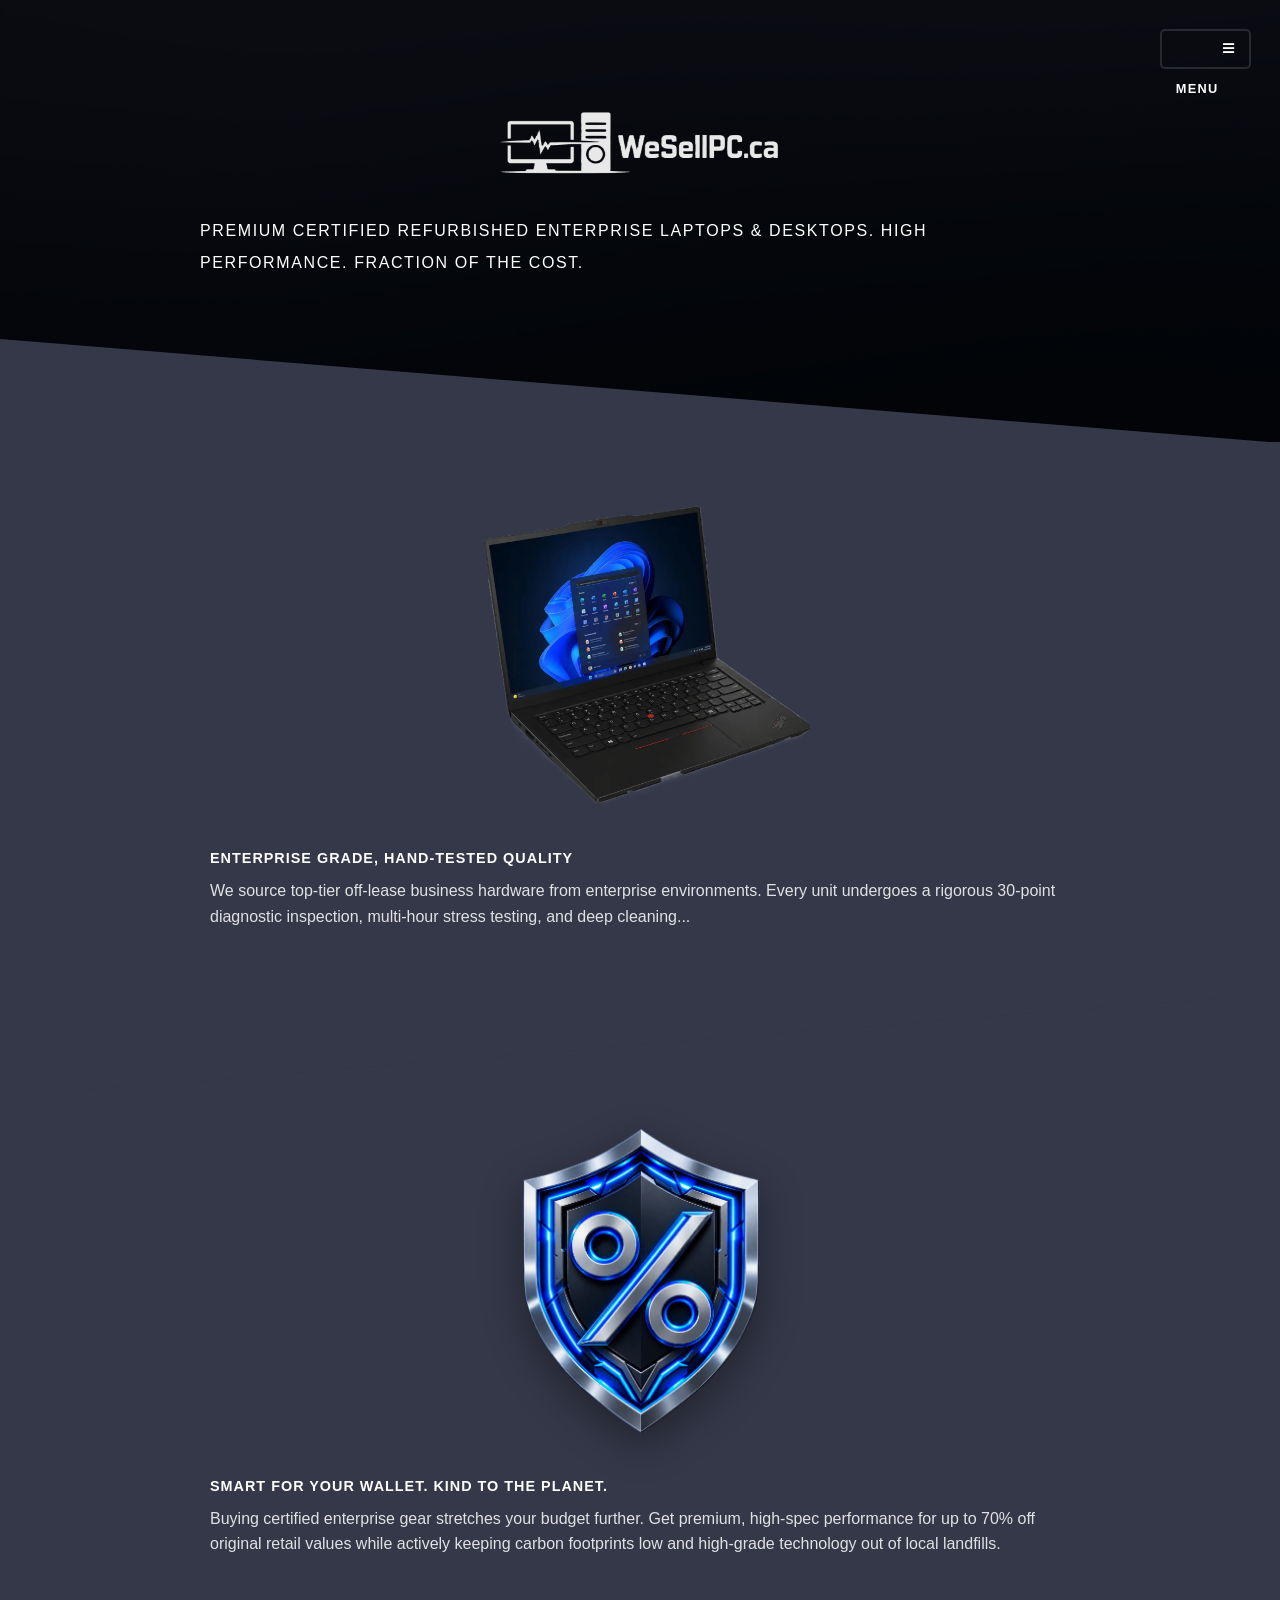
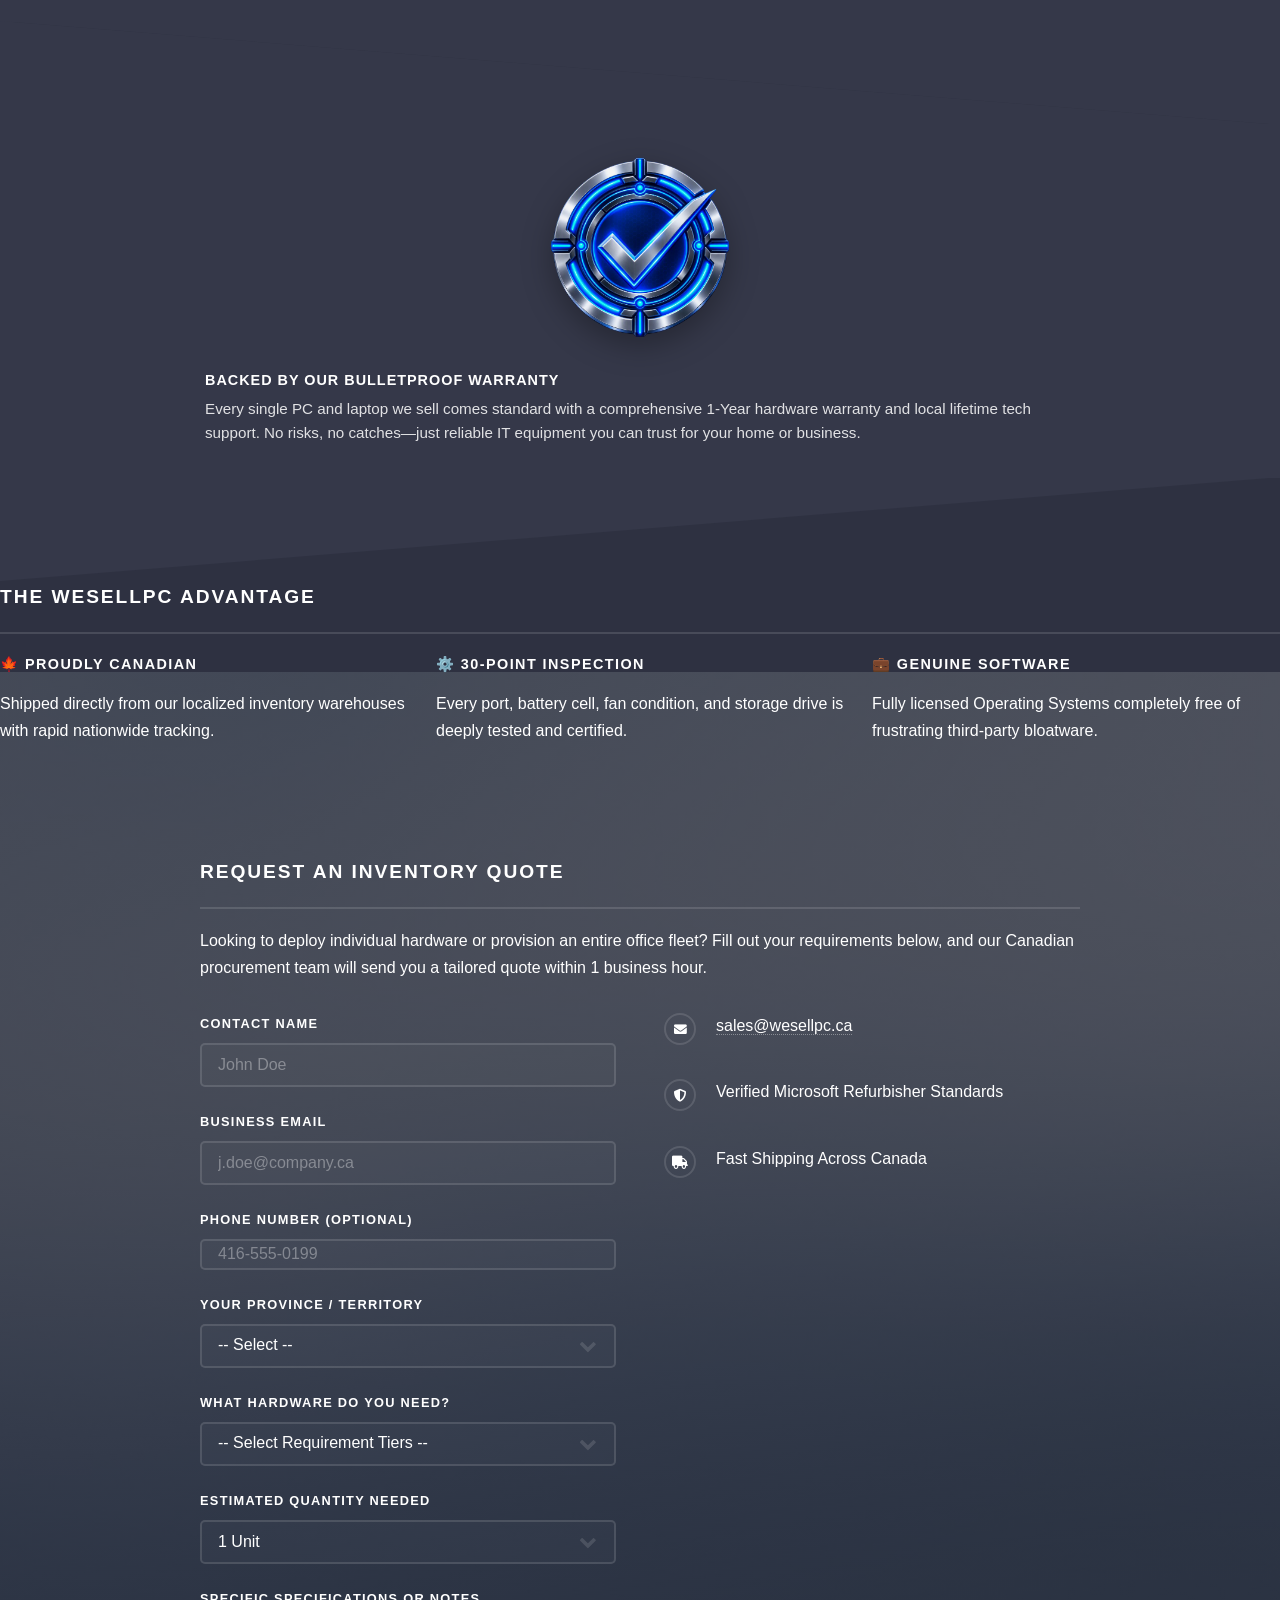
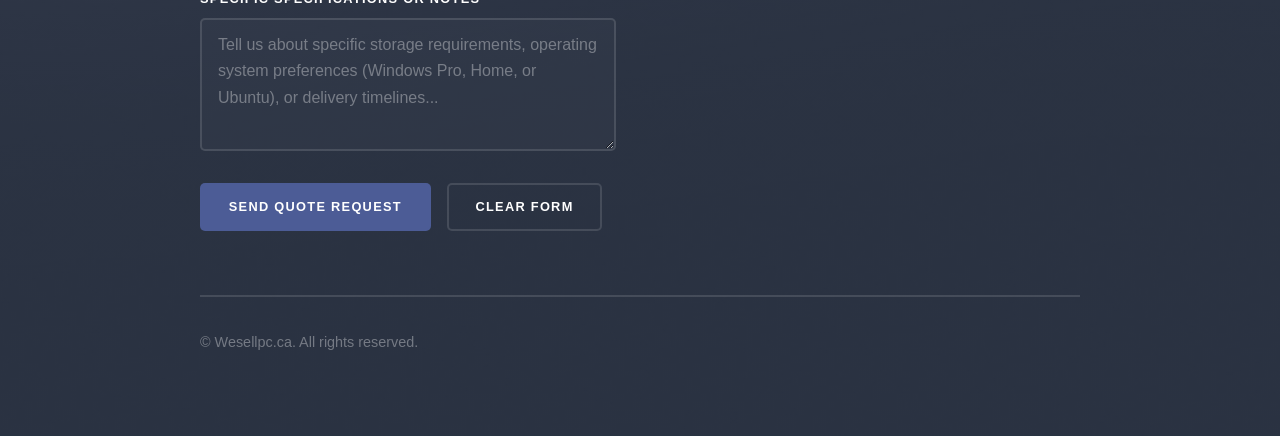
==== commit aee84c21: "convert large png files to webp ; updated index.html" ====
--- a/index.html
+++ b/index.html
@@ -1,18 +1,57 @@
 <!DOCTYPE HTML>
 <html>
 <head>
-    <title>WeSellPC.ca | Certified Refurbished Business Computers & Laptops</title>
     <meta charset="utf-8" />
     <meta name="viewport" content="width=device-width, initial-scale=1, user-scalable=no" />
+    <title>WeSellPC.ca | Premium Refurbished Computers & Laptops</title>
     
-<!-- Secure & Ultra-Compatible Google Font Delivery -->
-	<link rel="preconnect" href="https://fonts.googleapis.com">
-	<link rel="preconnect" href="https://gstatic.com" crossorigin>
-	<link href="https://googleapis.com|Source+Sans+Pro:300,600,300italic,600italic&display=swap" rel="stylesheet">
+    <!-- Primary Meta Tags -->
+    <meta name="title" content="WeSellPC | Premium Refurbished Computers & Laptops">
+    <meta name="description" content="High-performance custom gaming PCs, workstations, and solid-state hardware components built for speed and reliability. Explore our premium systems today.">
+    <meta name="keywords" content="gaming PC, custom workstation, solid state drive, computer hardware, custom PC builder, WeSellPC">
+    <meta name="robots" content="index, follow">
+    <meta name="language" content="English">
+    <meta name="author" content="WeSellPC">
+
+    <!-- Open Graph / Facebook -->
+    <meta property="og:type" content="website">
+    <meta property="og:url" content="https://github.io">
+    <meta property="og:title" content="WeSellPC | Premium Refurbished Computers & Laptops">
+    <meta property="og:description" content="High-performance custom gaming PCs, workstations, and solid-state hardware components built for speed and reliability.">
+    <meta property="og:image" content="https://github.ioassets/images/og-image.jpg">
+
+    <!-- Twitter -->
+    <meta property="twitter:card" content="summary_large_image">
+    <meta property="twitter:url" content="https://github.io">
+    <meta property="twitter:title" content="WeSellPC | Premium Refurbished Computers & Laptops">
+    <meta property="twitter:description" content="High-performance custom gaming PCs, workstations, and solid-state hardware components built for speed and reliability.">
+    <meta property="twitter:image" content="https://github.ioassets/images/og-image.jpg">
+
+    <!-- Canonical URL -->
+    <link rel="canonical" href="https://github.io">
+
+    <!-- Favicons & App Icons (Fixed Relative Paths) -->
+    <link rel="icon" type="image/png" href="./favicon-96x96.png?v=20260915" sizes="96x96" />
+    <link rel="icon" type="image/svg+xml" href="./favicon.svg?v=20260915" />
+    <link rel="shortcut icon" href="./favicon.ico?v=20260915" />
+    <link rel="apple-touch-icon" sizes="180x180" href="./apple-touch-icon.png?v=20260915" />
+    <link rel="manifest" href="./site.webmanifest?v=20260915" />
+
+    <!-- Google Font Delivery (Fixed Broken URL) -->
+    <link rel="preconnect" href="https://fonts.googleapis.com">
+    <link rel="preconnect" href="https://fonts.gstatic.com" crossorigin>
+    <!--link href="https://googleapis.com" rel="stylesheet"-->
     
     <!-- Template Style Elements -->
     <link rel="stylesheet" href="assets/css/main.css" />
     <noscript><link rel="stylesheet" href="assets/css/noscript.css" /></noscript>
+		<!-- Scripts -->
+			<script src="assets/js/jquery.min.js" defer></script>
+			<script src="assets/js/jquery.scrollex.min.js" defer></script>
+			<script src="assets/js/browser.min.js" defer></script>
+			<script src="assets/js/breakpoints.min.js" defer></script>
+			<script src="assets/js/util.js" defer></script>
+			<script src="assets/js/main.js" defer></script>
 </head>
 
 	<body class="is-preload">
@@ -66,7 +105,7 @@
 				
 				<!-- Laptop Image with crisp filter smoothing -->
 				<div class="feature-image-container" style="text-align: center; margin-bottom: 1.5em;">
-					<img src="assets/images/featured-thinkpad2.png" alt="Certified Refurbished Lenovo ThinkPad" style="width: 100%; max-width: 340px; height: auto; display: inline-block;">
+					<img src="assets/images/featured-thinkpad2.webp" alt="Certified Refurbished Lenovo ThinkPad" style="width: 100%; max-width: 340px; height: auto; display: inline-block;">
 				</div>
 				
 				<!-- Clean Left-Aligned Typographic Hierarchy -->
@@ -85,7 +124,7 @@
 					
 					<!-- Premium Shield Container with Drop Shadow Styling -->
 					<div class="feature-image-container" style="text-align: center; margin-bottom: 2em;">
-						<img src="assets/images/eco-value-badge.png" alt="Enterprise Hardware Savings and Security Shield" style="width: 100%; max-width: 240px; height: auto; display: inline-block; filter: drop-shadow(0px 12px 20px rgba(0,0,0,0.40));">
+						<img src="assets/images/eco-value-badge.webp" alt="Enterprise Hardware Savings and Security Shield" style="width: 100%; max-width: 240px; height: auto; display: inline-block; filter: drop-shadow(0px 12px 20px rgba(0,0,0,0.40));">
 					</div>
 					
 					<!-- Clean Left-Aligned Text Layout -->
@@ -102,7 +141,7 @@
 					
 					<!-- Badge floats elegantly on its own row first on mobile -->
 					<div class="warranty-badge-container" style="text-align: center; margin-bottom: 1.5em; order: 1;">
-						<img src="assets/images/warranty-badge.png" alt="1-Year Bulletproof Warranty Badge" style="width: 100%; max-width: 180px; height: auto; display: inline-block; filter: drop-shadow(0px 10px 15px rgba(0,0,0,0.3));">
+						<img src="assets/images/warranty-badge.webp" alt="1-Year Bulletproof Warranty Badge" style="width: 100%; max-width: 180px; height: auto; display: inline-block; filter: drop-shadow(0px 10px 15px rgba(0,0,0,0.3));">
 					</div>
 					
 					<!-- Text content expands to take full comfortable reading width -->
@@ -326,13 +365,5 @@
 
 			</div>
 
-		<!-- Scripts -->
-			<script src="assets/js/jquery.min.js"></script>
-			<script src="assets/js/jquery.scrollex.min.js"></script>
-			<script src="assets/js/browser.min.js"></script>
-			<script src="assets/js/breakpoints.min.js"></script>
-			<script src="assets/js/util.js"></script>
-			<script src="assets/js/main.js"></script>
-
 	</body>
 </html>
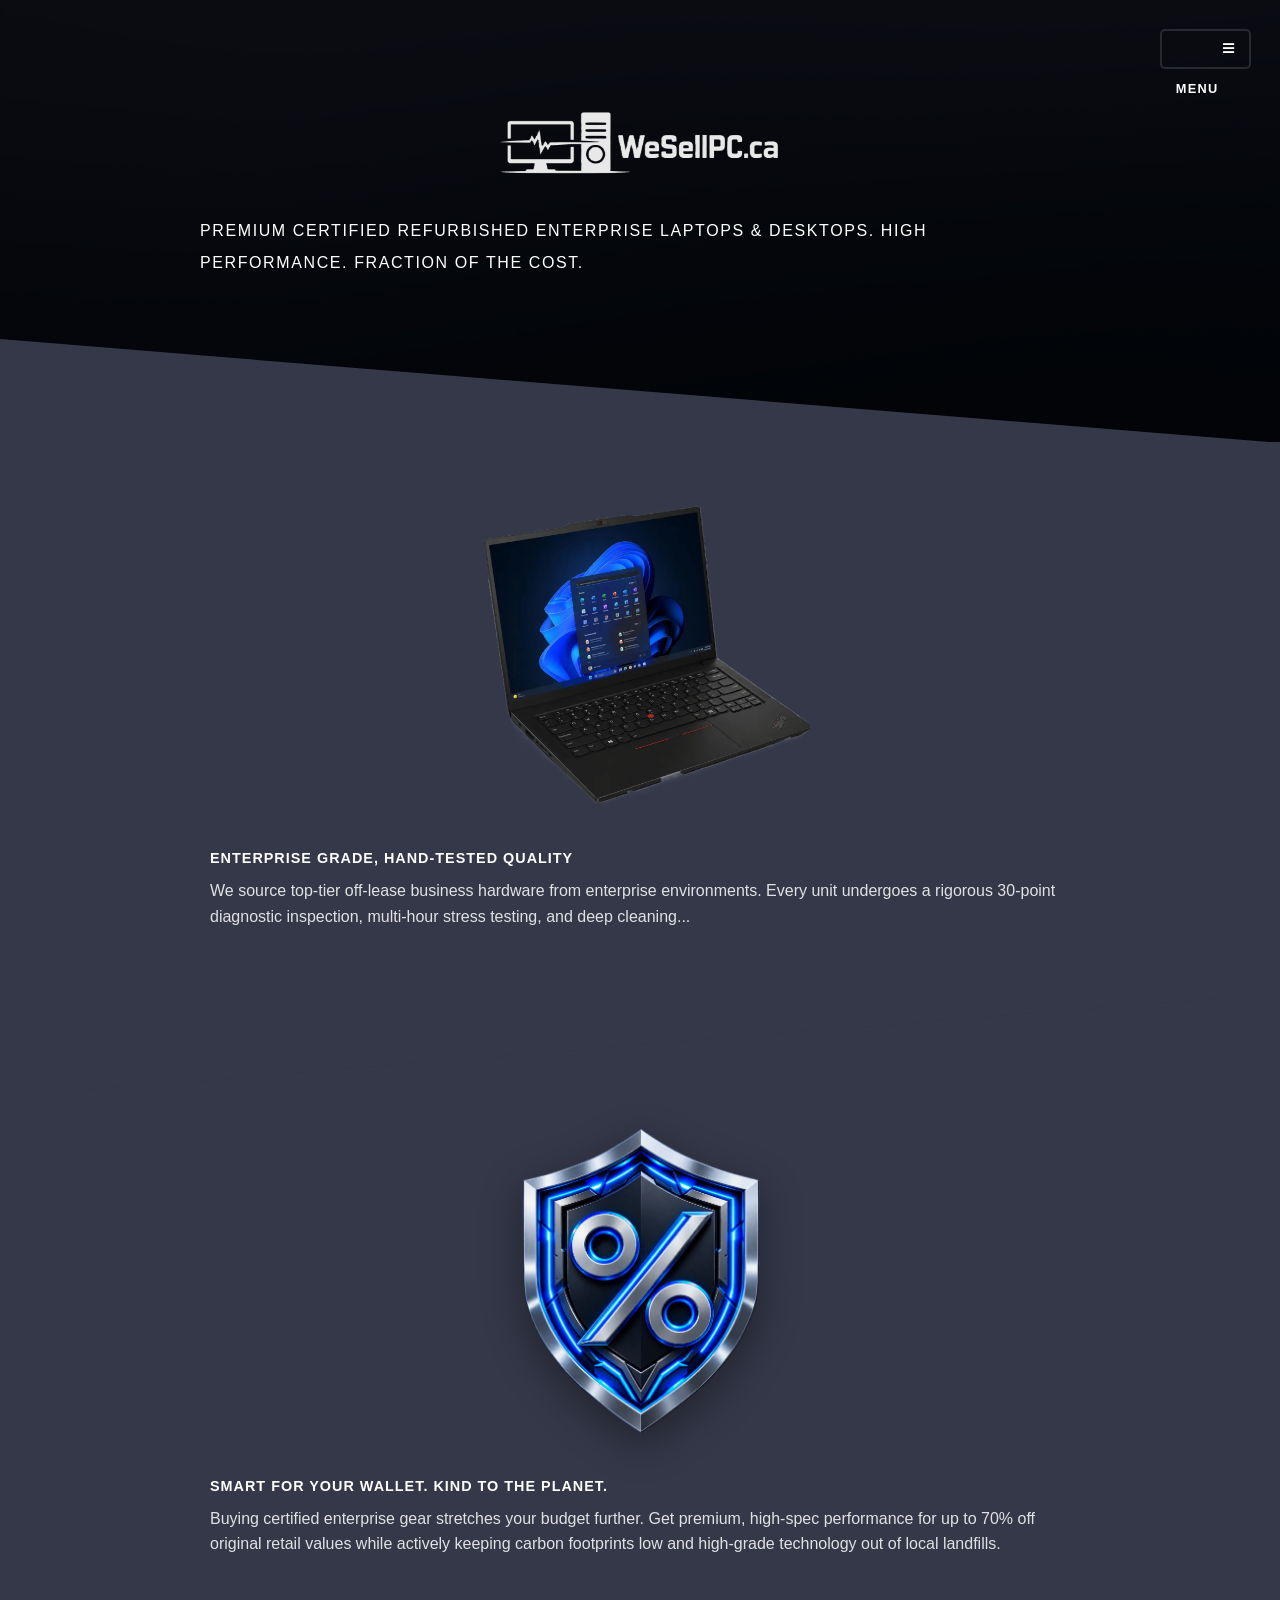
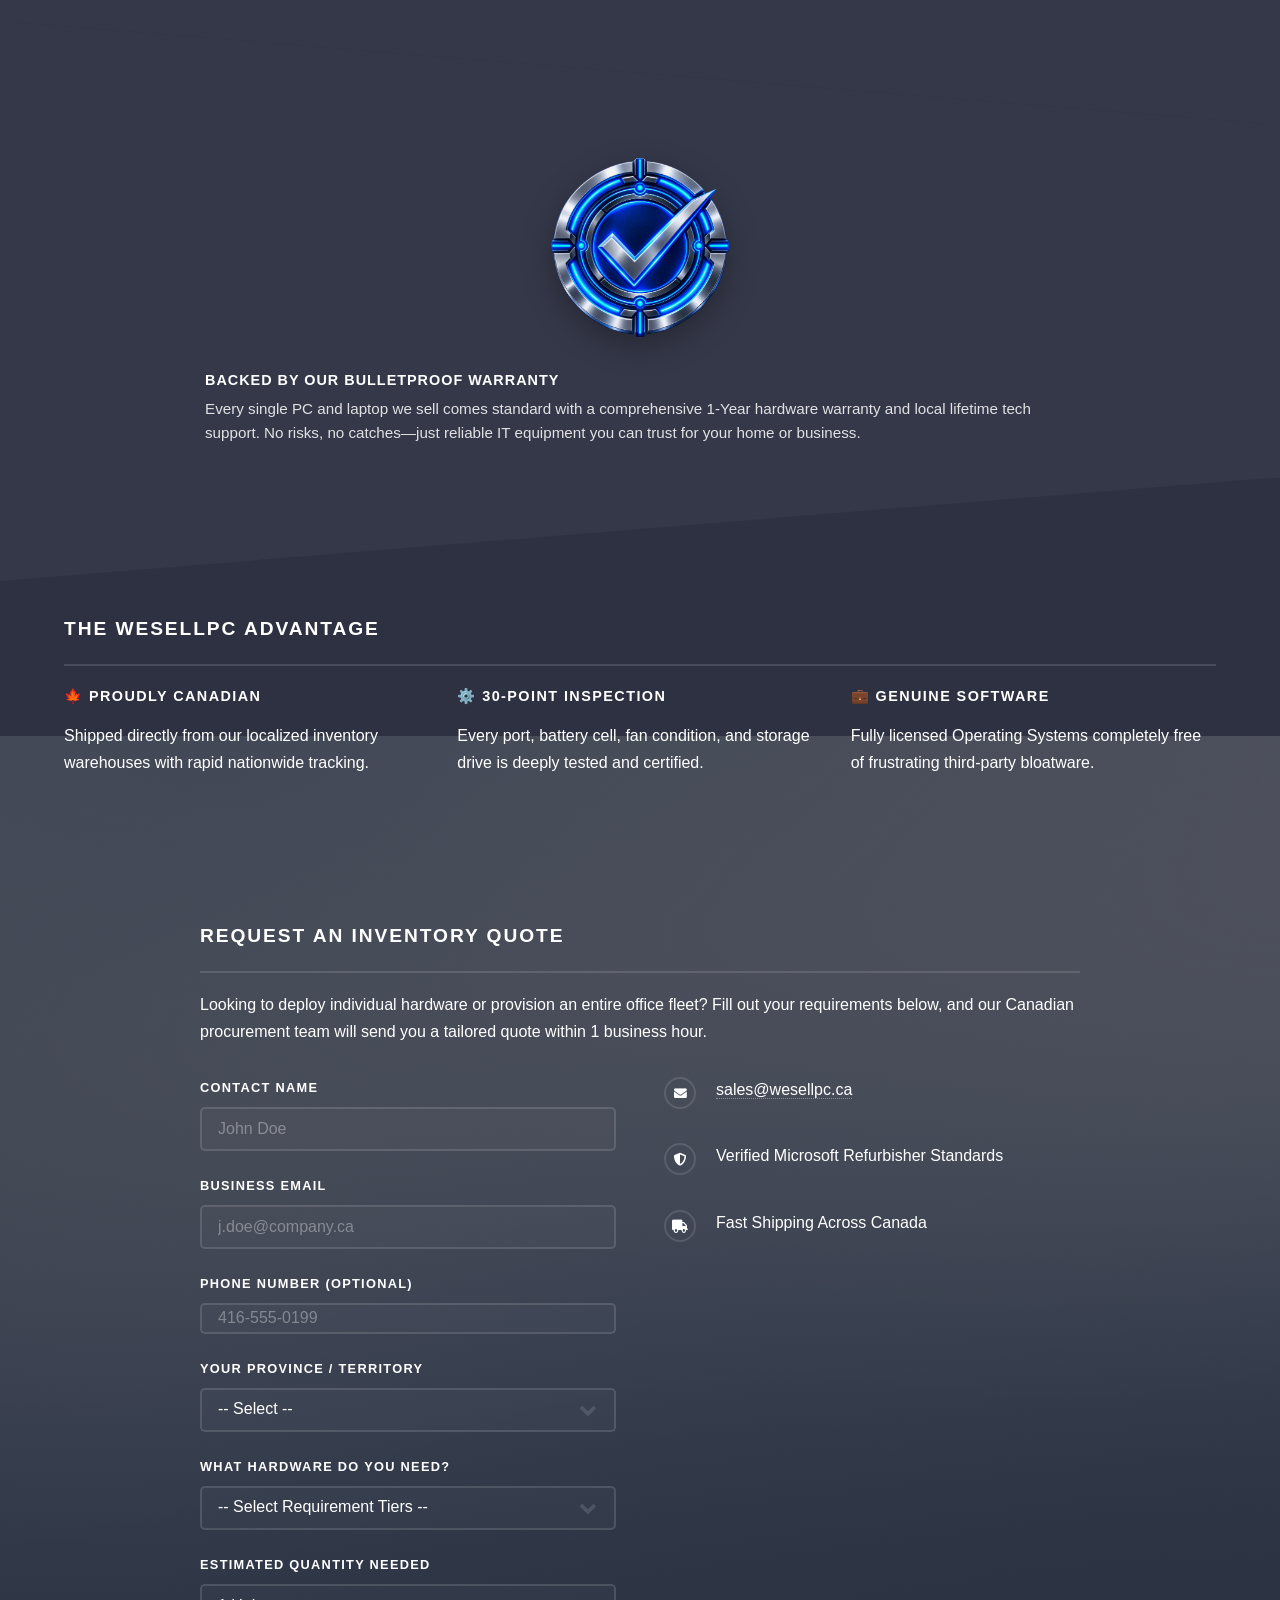
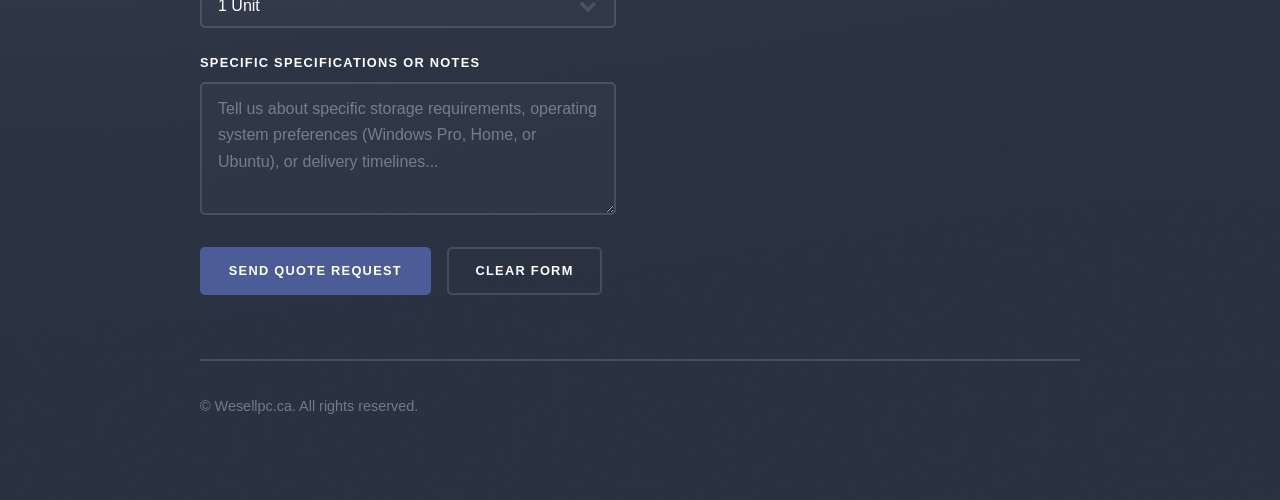
==== commit fecca279: "Fix alignment commit" ====
--- a/index.html
+++ b/index.html
@@ -6,29 +6,33 @@
     <title>WeSellPC.ca | Premium Refurbished Computers & Laptops</title>
     
     <!-- Primary Meta Tags -->
-    <meta name="title" content="WeSellPC | Premium Refurbished Computers & Laptops">
-    <meta name="description" content="High-performance custom gaming PCs, workstations, and solid-state hardware components built for speed and reliability. Explore our premium systems today.">
+    <meta name="title" content="WeSellPC | Premium Refurbished Computers & Laptops, custom gaming PCs, workstations, MacBooks , Memory, Harddisk and RAM.Explore our premium systems today ">
+    <meta name="description" content="Premium Refurbished Computers & Laptops, custom gaming PCs, workstations, MacBooks , Memory, Harddisk and RAM.Explore our premium systems today .">
     <meta name="keywords" content="gaming PC, custom workstation, solid state drive, computer hardware, custom PC builder, WeSellPC">
     <meta name="robots" content="index, follow">
     <meta name="language" content="English">
     <meta name="author" content="WeSellPC">
+    <meta name="theme-color" content="#0f172a">
+
+    <!-- Canonical URL -->
+    <link rel="canonical" href="https://wesellpc.ca/">
 
     <!-- Open Graph / Facebook -->
     <meta property="og:type" content="website">
-    <meta property="og:url" content="https://github.io">
-    <meta property="og:title" content="WeSellPC | Premium Refurbished Computers & Laptops">
+    <meta property="og:url" content="https://wesellpc.ca/">
+    <meta property="og:site_name" content="WeSellPC.ca">
+    <meta property="og:title" content="WeSellPC | Premium Refurbished Computers & Laptops, custom gaming PCs, workstations, MacBooks , Memory, Harddisk and RAM.Explore our premium systems today ">
     <meta property="og:description" content="High-performance custom gaming PCs, workstations, and solid-state hardware components built for speed and reliability.">
-    <meta property="og:image" content="https://github.ioassets/images/og-image.jpg">
+    <meta property="og:image" content="https://wesellpc.ca/assets/images/og-image.webp">
 
     <!-- Twitter -->
     <meta property="twitter:card" content="summary_large_image">
-    <meta property="twitter:url" content="https://github.io">
-    <meta property="twitter:title" content="WeSellPC | Premium Refurbished Computers & Laptops">
+    <meta property="twitter:url" content="https://wesellpc.ca/">
+    <meta property="twitter:title" content="WeSellPC | Premium Refurbished Computers & Laptops, custom gaming PCs, workstations, MacBooks , Memory, Harddisk and RAM.Explore our premium systems today ">
     <meta property="twitter:description" content="High-performance custom gaming PCs, workstations, and solid-state hardware components built for speed and reliability.">
-    <meta property="twitter:image" content="https://github.ioassets/images/og-image.jpg">
-
-    <!-- Canonical URL -->
-    <link rel="canonical" href="https://github.io">
+    <meta property="twitter:image" content="https://wesellpc.ca/assets/images/og-image.webp">
+
+ 
 
     <!-- Favicons & App Icons (Fixed Relative Paths) -->
     <link rel="icon" type="image/png" href="./favicon-96x96.png?v=20260915" sizes="96x96" />
@@ -237,24 +241,29 @@
 </section>
 -->
 									
-									<!-- Why Refurbished Highlights -->
-									<div id="why-refurbished" style="margin-top: 4em;">
+<!-- Why Refurbished Highlights -->
+<!--div class="inner" style="display: flex; flex-direction: column; align-items: center; text-align: left; max-width: 90%; margin: 0 auto; padding: 2em 0;"-->
+<div class="inner" style="max-width: 90%; margin: 0 auto; padding: 2em 0;">
+
+				<!--div id="why-refurbished" style="text-align: center; margin-bottom: 1.5em; order: 1;"-->
+                <div id="why-refurbished" style="width:100%;">
 										<h2 class="major">The WeSellPC Advantage</h2>
 										<div class="row">
-											<div class="col-4 col-12-medium">
+											<div class="col-4 col-12-medium" style="text-align:left;">
 												<h3>🍁 Proudly Canadian</h3>
 												<p>Shipped directly from our localized inventory warehouses with rapid nationwide tracking.</p>
 											</div>
-											<div class="col-4 col-12-medium">
+											<div class="col-4 col-12-medium" style="text-align:left;">
 												<h3>⚙️ 30-Point Inspection</h3>
 												<p>Every port, battery cell, fan condition, and storage drive is deeply tested and certified.</p>
 											</div>
-											<div class="col-4 col-12-medium">
+											<div class="col-4 col-12-medium" style="text-align:left;">
 												<h3>💼 Genuine Software</h3>
 												<p>Fully licensed Operating Systems completely free of frustrating third-party bloatware.</p>
 											</div>
 										</div>
 									</div>
+</div>
 
 								</div>
 							</section>
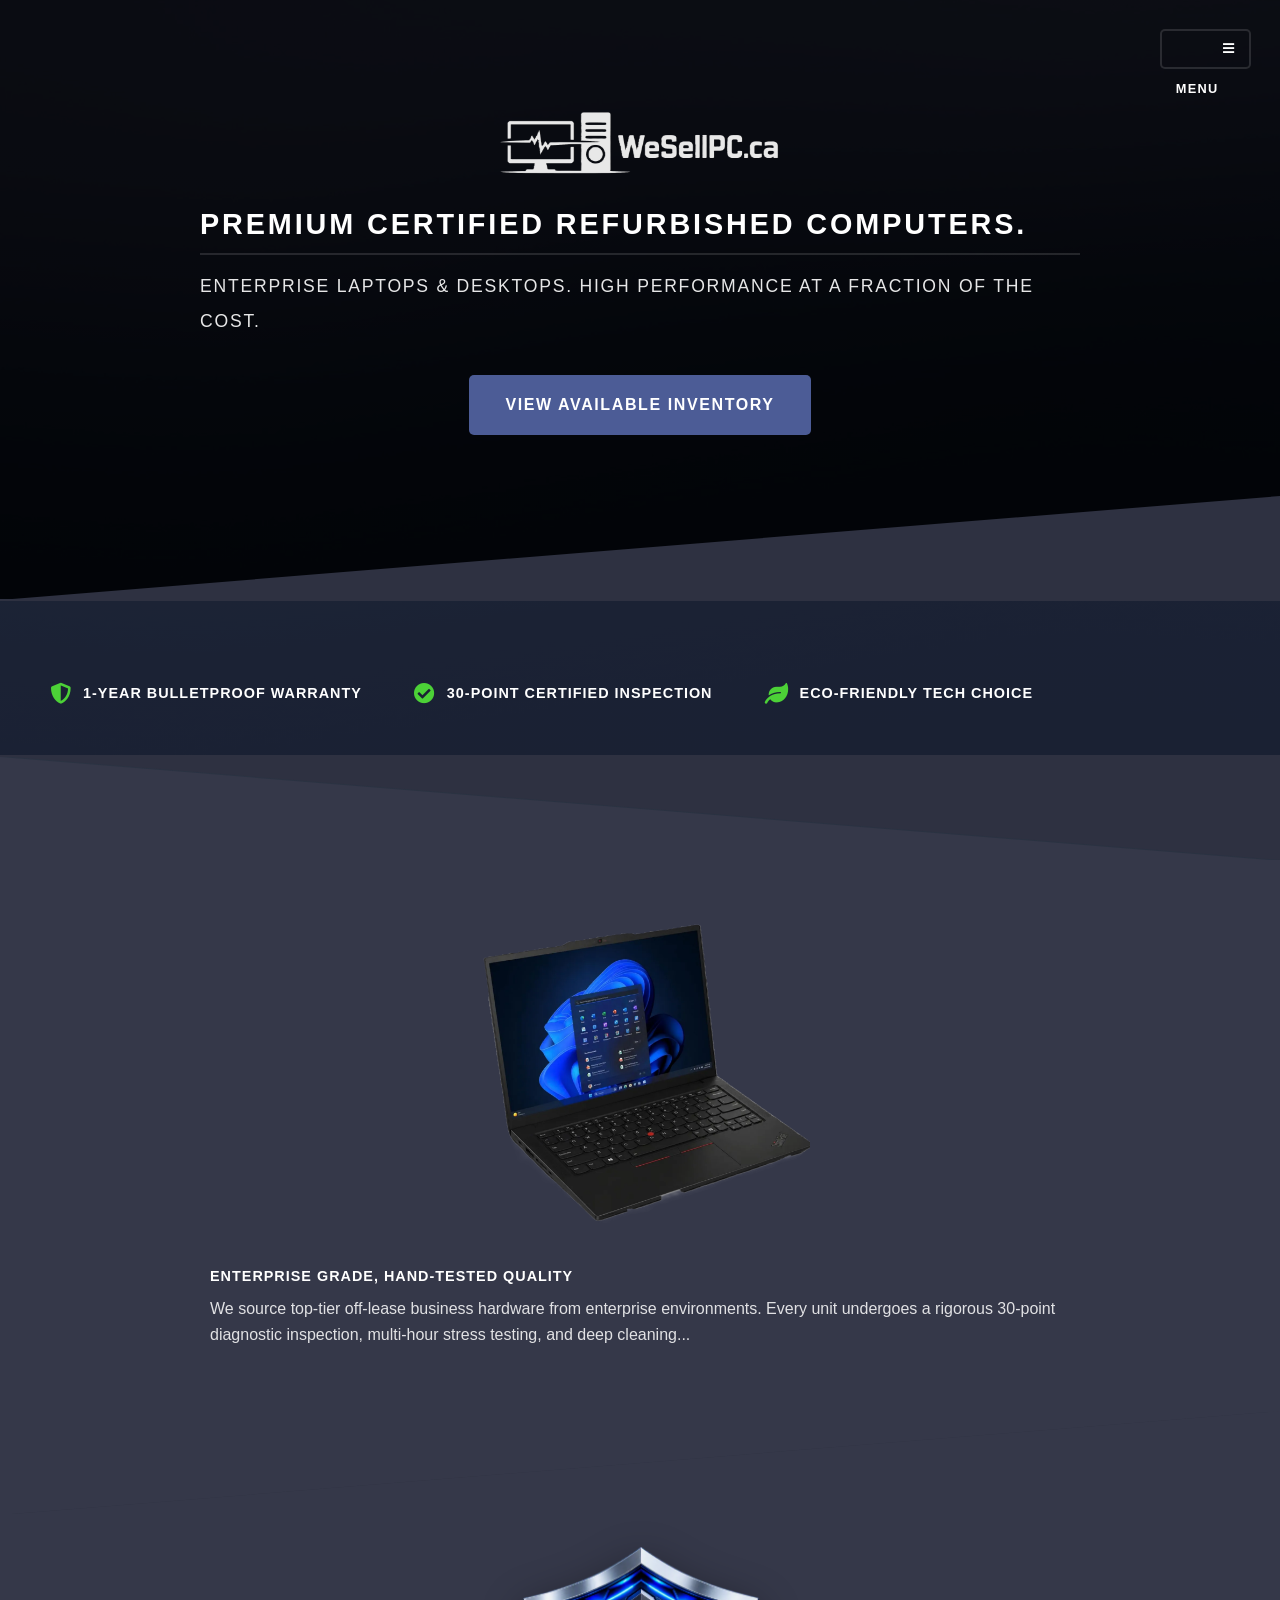
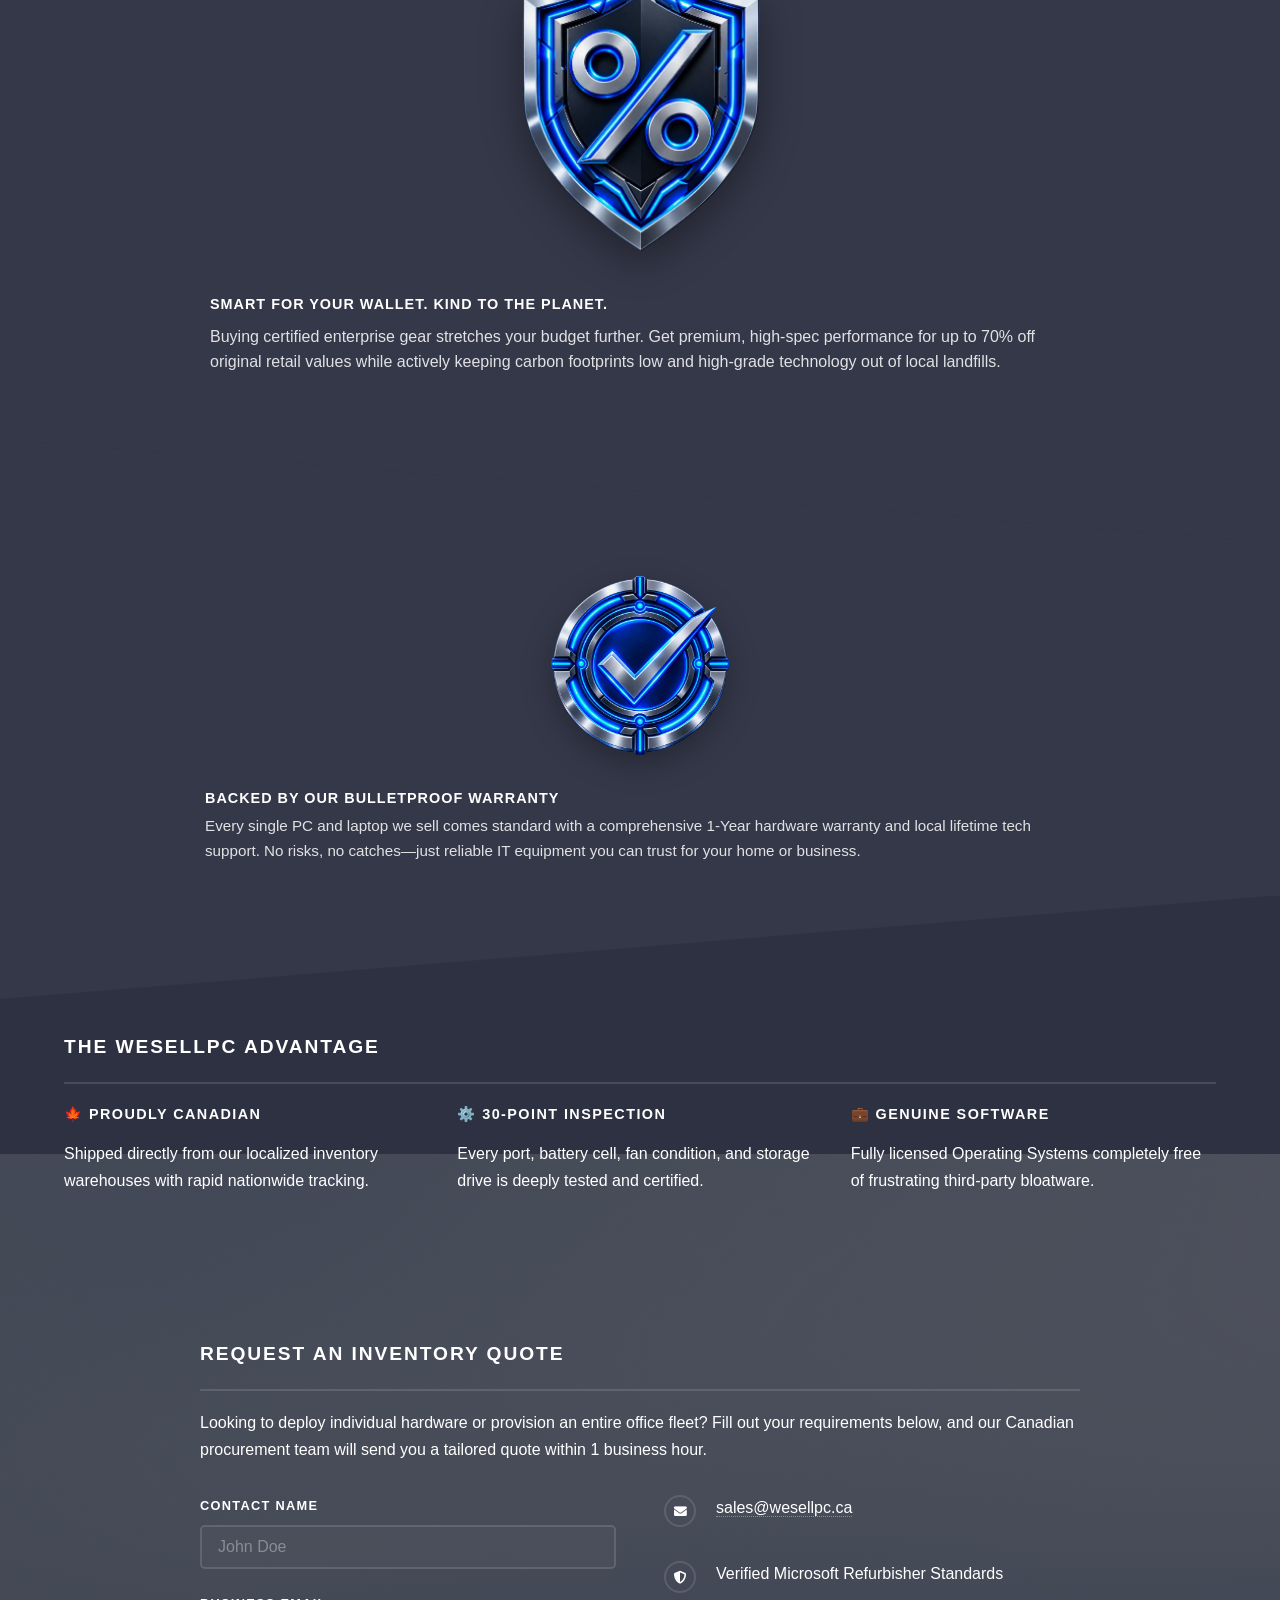
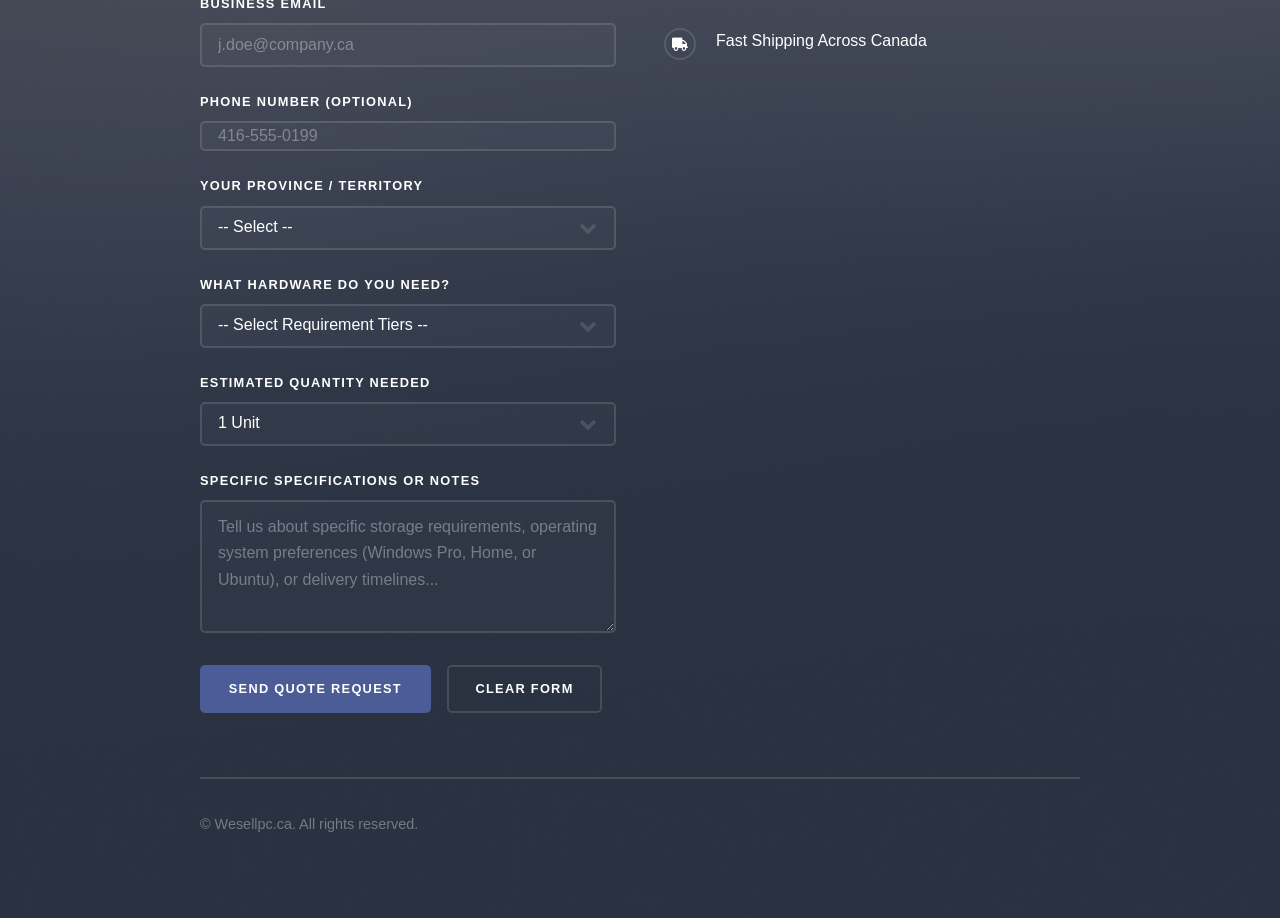
==== commit b5ba54e0: "fixed flow and icon positioning" ====
--- a/index.html
+++ b/index.html
@@ -5,10 +5,10 @@
     <meta name="viewport" content="width=device-width, initial-scale=1, user-scalable=no" />
     <title>WeSellPC.ca | Premium Refurbished Computers & Laptops</title>
     
-    <!-- Primary Meta Tags -->
-    <meta name="title" content="WeSellPC | Premium Refurbished Computers & Laptops, custom gaming PCs, workstations, MacBooks , Memory, Harddisk and RAM.Explore our premium systems today ">
-    <meta name="description" content="Premium Refurbished Computers & Laptops, custom gaming PCs, workstations, MacBooks , Memory, Harddisk and RAM.Explore our premium systems today .">
-    <meta name="keywords" content="gaming PC, custom workstation, solid state drive, computer hardware, custom PC builder, WeSellPC">
+    <!-- Primary Meta Tags (Optimized for Google CTR Limits) -->
+    <meta name="title" content="WeSellPC.ca | Premium Refurbished Computers & Laptops">
+    <meta name="description" content="Save up to 70% on premium certified refurbished computers, enterprise laptops, workstations, and custom systems. Fully hand-tested with warranty included.">
+    <meta name="keywords" content="refurbished laptops Canada, custom gaming PC, business workstation, refurbished MacBook, computer hardware, WeSellPC">
     <meta name="robots" content="index, follow">
     <meta name="language" content="English">
     <meta name="author" content="WeSellPC">
@@ -17,22 +17,20 @@
     <!-- Canonical URL -->
     <link rel="canonical" href="https://wesellpc.ca/">
 
-    <!-- Open Graph / Facebook -->
+    <!-- Open Graph / Facebook (Synchronized Brand Copy) -->
     <meta property="og:type" content="website">
     <meta property="og:url" content="https://wesellpc.ca/">
     <meta property="og:site_name" content="WeSellPC.ca">
-    <meta property="og:title" content="WeSellPC | Premium Refurbished Computers & Laptops, custom gaming PCs, workstations, MacBooks , Memory, Harddisk and RAM.Explore our premium systems today ">
-    <meta property="og:description" content="High-performance custom gaming PCs, workstations, and solid-state hardware components built for speed and reliability.">
+    <meta property="og:title" content="WeSellPC.ca | Premium Refurbished Computers & Laptops">
+    <meta property="og:description" content="Save up to 70% on premium certified refurbished computers, enterprise laptops, workstations, and custom systems. Fully hand-tested with warranty included.">
     <meta property="og:image" content="https://wesellpc.ca/assets/images/og-image.webp">
 
     <!-- Twitter -->
     <meta property="twitter:card" content="summary_large_image">
     <meta property="twitter:url" content="https://wesellpc.ca/">
-    <meta property="twitter:title" content="WeSellPC | Premium Refurbished Computers & Laptops, custom gaming PCs, workstations, MacBooks , Memory, Harddisk and RAM.Explore our premium systems today ">
-    <meta property="twitter:description" content="High-performance custom gaming PCs, workstations, and solid-state hardware components built for speed and reliability.">
+    <meta property="twitter:title" content="WeSellPC.ca | Premium Refurbished Computers & Laptops">
+    <meta property="twitter:description" content="Save up to 70% on premium certified refurbished computers, enterprise laptops, workstations, and custom systems. Fully hand-tested with warranty included.">
     <meta property="twitter:image" content="https://wesellpc.ca/assets/images/og-image.webp">
-
- 
 
     <!-- Favicons & App Icons (Fixed Relative Paths) -->
     <link rel="icon" type="image/png" href="./favicon-96x96.png?v=20260915" sizes="96x96" />
@@ -41,21 +39,22 @@
     <link rel="apple-touch-icon" sizes="180x180" href="./apple-touch-icon.png?v=20260915" />
     <link rel="manifest" href="./site.webmanifest?v=20260915" />
 
-    <!-- Google Font Delivery (Fixed Broken URL) -->
+    <!-- Google Font Delivery (Restored with correct active CSS link) -->
     <link rel="preconnect" href="https://fonts.googleapis.com">
     <link rel="preconnect" href="https://fonts.gstatic.com" crossorigin>
-    <!--link href="https://googleapis.com" rel="stylesheet"-->
+    
     
     <!-- Template Style Elements -->
     <link rel="stylesheet" href="assets/css/main.css" />
     <noscript><link rel="stylesheet" href="assets/css/noscript.css" /></noscript>
-		<!-- Scripts -->
-			<script src="assets/js/jquery.min.js" defer></script>
-			<script src="assets/js/jquery.scrollex.min.js" defer></script>
-			<script src="assets/js/browser.min.js" defer></script>
-			<script src="assets/js/breakpoints.min.js" defer></script>
-			<script src="assets/js/util.js" defer></script>
-			<script src="assets/js/main.js" defer></script>
+    
+    <!-- Optimized Performance Scripts (Non-Blocking Deferred Loading) -->
+    <script src="assets/js/jquery.min.js" defer></script>
+    <script src="assets/js/jquery.scrollex.min.js" defer></script>
+    <script src="assets/js/browser.min.js" defer></script>
+    <script src="assets/js/breakpoints.min.js" defer></script>
+    <script src="assets/js/util.js" defer></script>
+    <script src="assets/js/main.js" defer></script>
 </head>
 
 	<body class="is-preload">
@@ -88,20 +87,51 @@
 				</nav>
 
 
-				<!-- Banner -->
 <!-- Banner -->
 <section id="banner">
     <div class="inner">
         <!-- Optimized Logo Container for your Wix design -->
-        <div class="logo-image-container" style="margin-bottom: 2em; text-align: center;">
+        <div class="logo-image-container" style="margin-bottom: 1.5em; text-align: center;">
             <img src="assets/images/logo.png" alt="WeSellPC.ca Logo" style="max-width: 280px; width: 100%; height: auto; display: inline-block;">
         </div>
-        <p>Premium Certified Refurbished Enterprise Laptops & Desktops. High Performance. Fraction of the Cost.</p>
+        <!-- Typographic Upgrade: Gives structure and punch to your core offer -->
+        <h2 style="font-size: 1.8em; margin-bottom: 0.5em; line-height: 1.2;">Premium Certified Refurbished Computers.</h2>
+        <p style="margin-bottom: 2em; font-size: 1.1em; color: rgba(255,255,255,0.9);">Enterprise Laptops & Desktops. High Performance at a Fraction of the Cost.</p>
+        <ul class="actions" style="justify-content: center; list-style: none; padding: 0; display: flex;">
+			<li><a href="#inventory" class="button primary large">View Available Inventory</a></li>
+		</ul>
     </div>
 </section>
-				
-
-				<!-- Wrapper -->
+
+<!-- Section 2: Trust Anchor Strip (Increased Font Size Layout) -->
+<section class="wrapper style1" style="padding: 1.8em 0; background: rgba(15, 23, 42, 0.6); border-top: 1px solid rgba(255,255,255,0.05); border-bottom: 1px solid rgba(255,255,255,0.05);">
+    <div class="inner" style="max-width: 95%; width: 1200px; margin: 0 auto;">
+        <div style="display: flex; flex-wrap: wrap; justify-content: left; gap: 1.5em 2em; text-align: center; align-items: center;">
+            <!-- Anchor 1: Shield -->
+            <div style="display: flex; align-items: center; gap: 12px; justify-content: center; margin: 0 10px;">
+                <span class="icon solid fa-shield-alt" style="color: #4cd137; font-size: 1.3em;"></span>
+                <span style="font-weight: 600; letter-spacing: 1px; text-transform: uppercase; font-size: 0.9em; color: #fff;">1-Year Bulletproof Warranty</span>
+            </div>
+            
+            <!-- Anchor 2: Check Circle -->
+            <div style="display: flex; align-items: center; gap: 12px; justify-content: center; margin: 0 10px;">
+                <span class="icon solid fa-check-circle" style="color: #4cd137; font-size: 1.3em;"></span>
+                <span style="font-weight: 600; letter-spacing: 1px; text-transform: uppercase; font-size: 0.9em; color: #fff;">30-Point Certified Inspection</span>
+            </div>
+            
+            <!-- Anchor 3: Leaf -->
+            <div style="display: flex; align-items: center; gap: 12px; justify-content: center; margin: 0 10px;">
+                <span class="icon solid fa-leaf" style="color: #4cd137; font-size: 1.3em;"></span>
+                <span style="font-weight: 600; letter-spacing: 1px; text-transform: uppercase; font-size: 0.9em; color: #fff;">Eco-Friendly Tech Choice</span>
+            </div>
+            
+        </div>
+    </div>
+</section>
+
+<!-- new section: fAHAD -->				
+
+<!-- Wrapper -->
 		<section id="wrapper">
 		<!-- Fully Optimized Mobile Section Layout -->
 		<section class="wrapper style2 alt">
@@ -158,94 +188,9 @@
 			</section>
 
 
-<!-- Four: Current Inventory Grid -->
-<!-- Four: Product Catalog Grid -->
-<!--section id="four" class="wrapper style1 alt"-->
-<!-- Commented by Fahad 
-<section id="inventory" class="wrapper style1 alt">
-
-    <div class="inner">
-        <h2 class="major">Current Refurbished Inventory</h2>
-        <p>Enterprise-grade hardware rigorously tested, securely wiped, and backed by our comprehensive Canadian warranty. Perfect for corporate deployment or remote teams.</p>
-        <section class="features">
- 
-            <article>
-                <a href="#footer" class="image"><img src="images/pic04.jpg" alt="Lenovo ThinkPad T14 Gen 2" /></a>
-                <h3 class="major">Lenovo ThinkPad T14 Gen 2</h3>
-                <p class="tier-label"><strong>Tier:</strong> Premium Business Grade</p>
-                <p class="specs">Intel Core i5 (11th Gen) | 16GB RAM | 512GB NVMe SSD | 14" FHD Display</p>
-                <p>Reliable, durable productivity laptop with legendary keyboard ergonomics. Engineered to survive tough workdays.</p>
-                <div class="price-tag">From $449 CAD <span class="badge">Best Seller</span></div>
-                <a href="#footer" class="special">Inquire About This Model</a>
-            </article>
-
- 
-            <article>
-                <a href="#footer" class="image"><img src="images/pic05.jpg" alt="Dell Latitude 7420" /></a>
-                <h3 class="major">Dell Latitude 7420</h3>
-                <p class="tier-label"><strong>Tier:</strong> Executive Slim Line</p>
-                <p class="specs">Intel Core i7 (11th Gen) | 16GB RAM | 256GB NVMe SSD | 14" Touchscreen</p>
-                <p>Ultralight carbon-fibre premium build tailored for professionals and remote managers on the move.</p>
-                <div class="price-tag">From $499 CAD <span class="badge">Touchscreen</span></div>
-                <a href="#footer" class="special">Inquire About This Model</a>
-            </article>
-
- 
-            <article>
-                <a href="#footer" class="image"><img src="images/pic06.jpg" alt="HP EliteDesk 800 G6 Mini" /></a>
-                <h3 class="major">HP EliteDesk 800 G6 Mini</h3>
-                <p class="tier-label"><strong>Tier:</strong> Ultra-Small Form Factor</p>
-                <p class="specs">Intel Core i5 (10th Gen) | 16GB RAM | 512GB SSD | Wi-Fi + Bluetooth</p>
-                <p>Clips cleanly behind office monitors. High performance with a microscopic desk space footprint.</p>
-                <div class="price-tag">From $329 CAD <span class="badge">Space Saver</span></div>
-                <a href="#footer" class="special">Inquire About This Model</a>
-            </article>
-
- 
-            <article>
-                <a href="#footer" class="image"><img src="images/pic07.jpg" alt="Dell OptiPlex 7080 SFF" /></a>
-                <h3 class="major">Dell OptiPlex 7080 SFF</h3>
-                <p class="tier-label"><strong>Tier:</strong> Powerhouse Workstation</p>
-                <p class="specs">Intel Core i7 (10th Gen) | 32GB RAM | 1TB NVMe SSD | Intel UHD Graphics</p>
-                <p>Configured natively for heavy local multitasking, spreadsheet databases, and continuous office processing.</p>
-                <div class="price-tag">From $549 CAD <span class="badge">Massive Storage</span></div>
-                <a href="#footer" class="special">Inquire About This Model</a>
-            </article>
-
- 
-            <article>
-                <a href="#footer" class="image"><img src="images/pic08.jpg" alt="The Startup Office Pack" /></a>
-                <h3 class="major">The Startup Office Pack (5x Units)</h3>
-                <p class="tier-label"><strong>Tier:</strong> Enterprise Fleet Bundle</p>
-                <p class="specs">5x Dell Latitude Laptops + 5x USB-C Desktop Docking Stations</p>
-                <p>Instantly outfit an expanding small team. Pre-imaged, matching hardware units, ready to deploy instantly.</p>
-                <div class="price-tag">$1,999 CAD <span class="badge discount">Bulk Discount</span></div>
-                <a href="#footer" class="special">Request Bulk Quote</a>
-            </article>
-
- 
-            <article>
-                <a href="#footer" class="image"><img src="images/pic09.jpg" alt="Remote Worker Special" /></a>
-                <h3 class="major">Remote Worker Bundle</h3>
-                <p class="tier-label"><strong>Tier:</strong> Complete Hybrid Solution</p>
-                <p class="specs">Lenovo ThinkPad Laptop + 24" FHD Monitor + Wireless Keyboard & Mouse Pack</p>
-                <p>Everything an employee needs to work efficiently from home on day one. Seamless deployment.</p>
-                <div class="price-tag">From $579 CAD <span class="badge">All-In-One</span></div>
-                <a href="#footer" class="special">Inquire About This Bundle</a>
-            </article>
-        </section>
-        <ul class="actions">
-            <li><a href="#footer" class="button">Need A Custom Fleet Configuration? Contact Procurement</a></li>
-        </ul>
-    </div>
-</section>
--->
 									
 <!-- Why Refurbished Highlights -->
-<!--div class="inner" style="display: flex; flex-direction: column; align-items: center; text-align: left; max-width: 90%; margin: 0 auto; padding: 2em 0;"-->
 <div class="inner" style="max-width: 90%; margin: 0 auto; padding: 2em 0;">
-
-				<!--div id="why-refurbished" style="text-align: center; margin-bottom: 1.5em; order: 1;"-->
                 <div id="why-refurbished" style="width:100%;">
 										<h2 class="major">The WeSellPC Advantage</h2>
 										<div class="row">
